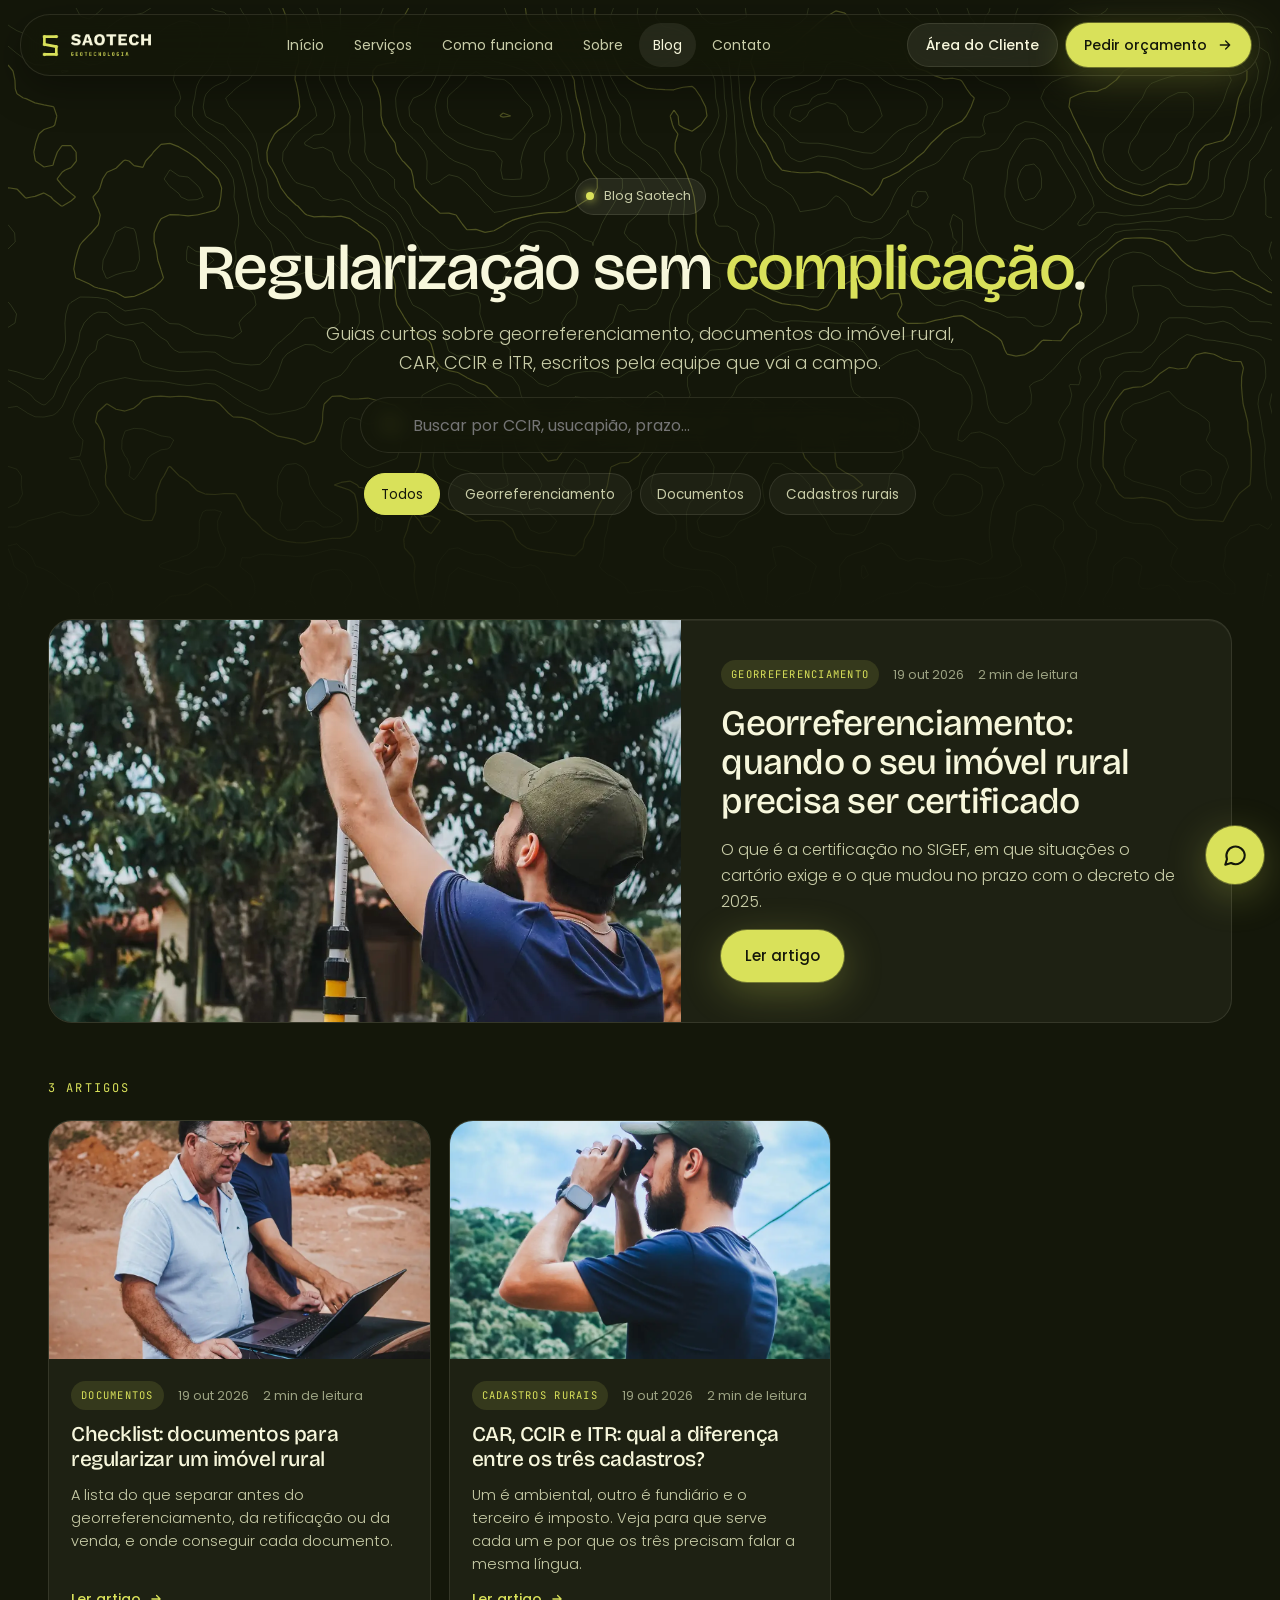
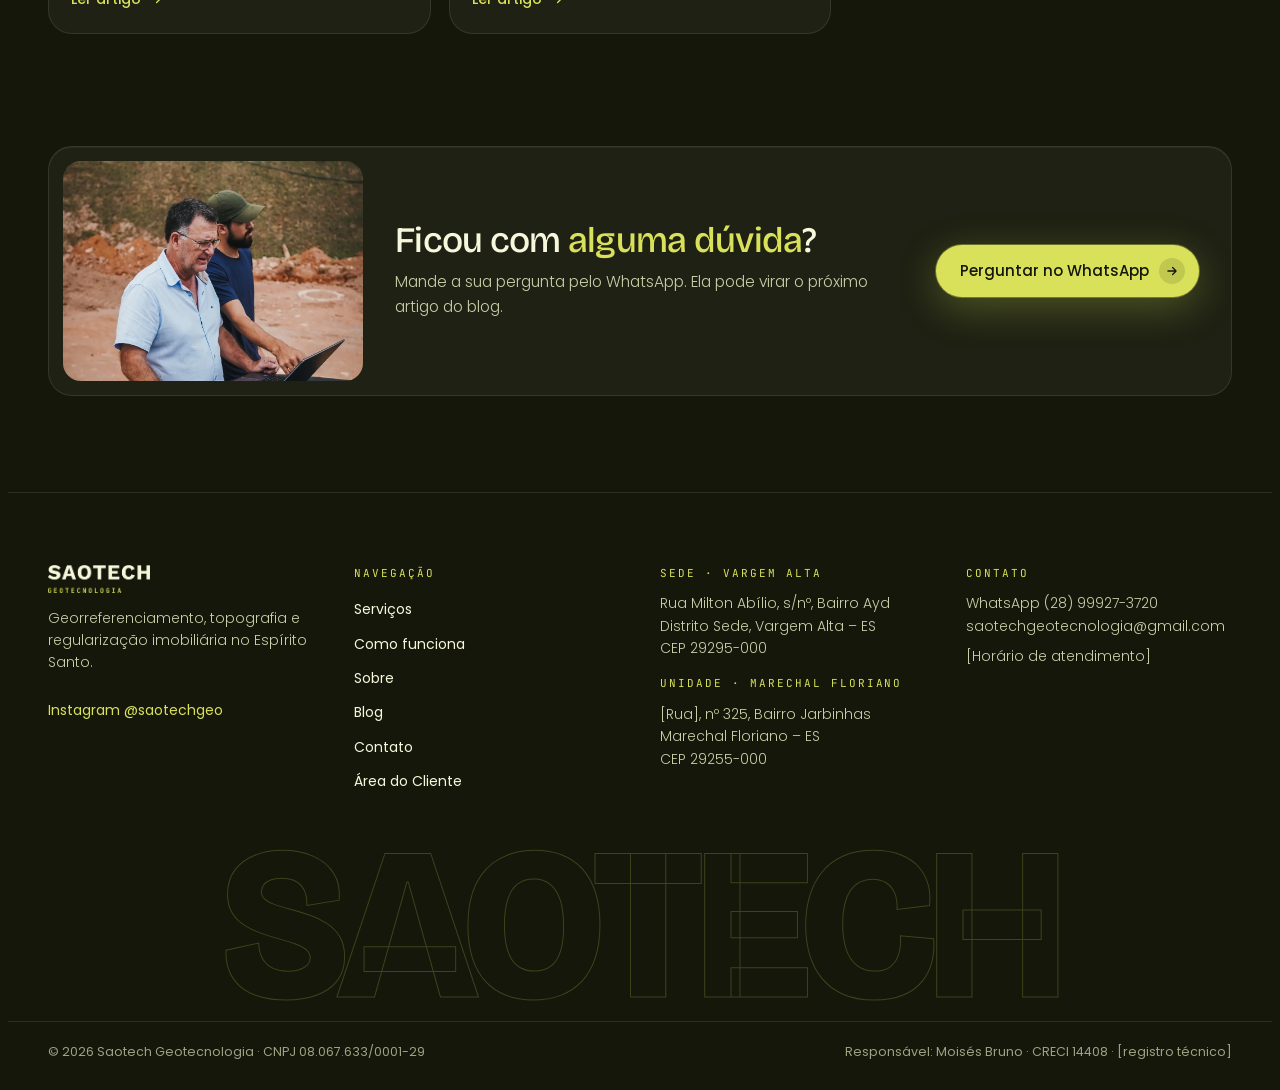
==== blog.html @ 99e9c810 "Site institucional da Saotech: 7 páginas, blog e terreno 3D Co-Authored-By: Claude Opus 5.5 <noreply" ====
<!doctype html>
<html lang="pt-BR">
<head>
<meta charset="utf-8">
<meta name="viewport" content="width=device-width, initial-scale=1, viewport-fit=cover">
<title>Blog · Saotech Geotecnologia</title>
<meta name="description" content="Guias sobre georreferenciamento, CAR, CCIR, ITR e regularização de imóveis no Espírito Santo.">
<meta name="claude:viewport-fit-sides" content="cover">
<meta name="robots" content="noindex">
<meta property="og:title" content="Blog · Saotech Geotecnologia"><meta property="og:description" content="Guias sobre georreferenciamento, CAR, CCIR, ITR e regularização de imóveis no Espírito Santo."><meta property="og:image" content="fotos/gnss-coletora.webp"><meta name="theme-color" content="#14170A">
<link rel="icon" href="favicon.svg" type="image/svg+xml">
<link rel="preconnect" href="https://fonts.googleapis.com"><link rel="stylesheet" href="https://fonts.googleapis.com/css2?family=Bricolage+Grotesque:opsz,wght@12..96,400;12..96,500;12..96,600;12..96,800&family=Poppins:wght@300;400;500;600&family=JetBrains+Mono:wght@400;500&display=swap">
<link rel="stylesheet" href="assets/base.css">
<link rel="stylesheet" href="assets/paginas.css">

</head>
<body>
<header class="topo" id="topo">
  <div class="pilula">
    <a class="logo" href="index.html" id="logo" aria-label="Saotech Geotecnologia, início"><svg class="mark" id="logoMark" viewBox="-12 -12 136 167" aria-hidden="true"><path class="mk-line" pathLength="1" d="M92 11H11V64L92 79V132H11"/><circle cx="92" cy="11" r="11"/><circle cx="11" cy="11" r="11"/><circle cx="11" cy="64" r="11"/><circle cx="92" cy="79" r="11"/><circle cx="92" cy="132" r="11"/><circle cx="11" cy="132" r="11"/></svg><img src="[data-uri]" alt=""></a>
    <button class="menu-btn" id="menuBtn" aria-expanded="false" aria-controls="menu" aria-label="Abrir menu"><svg width="20" height="20" viewBox="0 0 24 24" fill="none" stroke="currentColor" stroke-width="2" stroke-linecap="round" aria-hidden="true"><path d="M4 8h16M4 16h16"/></svg></button>
    <nav class="menu" id="menu" aria-label="Principal"><a href="index.html">Início</a><a href="servicos.html">Serviços</a><a href="como-funciona.html">Como funciona</a><a href="sobre.html">Sobre</a><a href="blog.html" aria-current="page">Blog</a><a href="contato.html">Contato</a></nav>
    <div class="acoes">
      <a class="btn btn-vidro" href="https://gestaosaotech.netlify.app">Área do Cliente</a>
      <a class="btn btn-lima" href="https://wa.me/5528999273720?text=Ol%C3%A1!%20Vim%20pelo%20site%20e%20gostaria%20de%20um%20or%C3%A7amento.">Pedir orçamento <svg width="16" height="16" viewBox="0 0 24 24" fill="none" stroke="currentColor" stroke-width="2" stroke-linecap="round" stroke-linejoin="round" aria-hidden="true"><path d="M5 12h14M13 6l6 6-6 6"/></svg></a>
    </div>
  </div>
</header>
<main>
<section class="hero-pg">
  <canvas class="curvas" data-semente="9.3" aria-hidden="true"></canvas>
  <div class="wrap">
    <span class="selo-topo"><i></i>Blog Saotech</span>
    <h1>Regularização sem <em>complicação</em>.</h1>
    <p class="lead">Guias curtos sobre georreferenciamento, documentos do imóvel rural, CAR, CCIR e ITR, escritos pela equipe que vai a campo.</p>
    <label class="busca" for="blogBusca"><span class="sr">Buscar artigos</span><svg width="20" height="20" viewBox="0 0 24 24" fill="none" stroke="currentColor" stroke-width="2" stroke-linecap="round" aria-hidden="true"><circle cx="11" cy="11" r="7"/><path d="M20 20l-3.5-3.5"/></svg><input id="blogBusca" type="search" placeholder="Buscar por CCIR, usucapião, prazo…" autocomplete="off"></label>
    <div class="cats" id="blogCats" role="group" aria-label="Filtrar por assunto"></div>
  </div>
</section>
<section class="secao" style="padding-top:8px" aria-label="Artigos">
  <div class="wrap">
    <div id="blogDestaque"></div>
    <p class="eyebrow" style="margin-top:56px" id="blogContagem" aria-live="polite"></p>
    <div class="posts" id="blogLista"></div>
  </div>
</section>
<section class="chamada" aria-labelledby="ch-titulo" style="padding-top:0">
  <div class="wrap">
    <div class="cta-card vidro revela">
      <div class="cta-foto"><img src="fotos/escritorio-campo.webp" alt="Conferência dos dados do levantamento no notebook, em campo" loading="lazy" decoding="async"></div>
      <div><h2 id="ch-titulo">Ficou com <em>alguma dúvida</em>?</h2><p>Mande a sua pergunta pelo WhatsApp. Ela pode virar o próximo artigo do blog.</p></div>
      <a class="btn btn-lima" href="https://wa.me/5528999273720?text=Ol%C3%A1!%20Li%20o%20blog%20da%20Saotech%20e%20tenho%20uma%20d%C3%BAvida.">Perguntar no WhatsApp <span class="seta"><svg width="14" height="14" viewBox="0 0 24 24" fill="none" stroke="currentColor" stroke-width="2.2" stroke-linecap="round" stroke-linejoin="round" aria-hidden="true"><path d="M5 12h14M13 6l6 6-6 6"/></svg></span></a>
    </div>
  </div>
</section>
</main>
<footer class="rodape">
  <div class="wrap grade">
    <div style="display:flex;flex-direction:column;gap:14px">
      <img src="[data-uri]" alt="Saotech Geotecnologia" style="height:28px;width:auto;align-self:flex-start">
      <p>Georreferenciamento, topografia e regularização imobiliária no Espírito Santo.</p>
      <a href="https://instagram.com/saotechgeo" style="color:var(--lima);text-decoration:none;min-height:44px;display:inline-flex;align-items:center;font-size:14px">Instagram @saotechgeo</a>
    </div>
    <nav aria-label="Rodapé"><span class="eyebrow">Navegação</span><a href="servicos.html">Serviços</a><a href="como-funciona.html">Como funciona</a><a href="sobre.html">Sobre</a><a href="blog.html">Blog</a><a href="contato.html">Contato</a><a href="https://gestaosaotech.netlify.app">Área do Cliente</a></nav>
    <div><span class="eyebrow">Sede · Vargem Alta</span><p>Rua Milton Abílio, s/nº, Bairro Ayd<br>Distrito Sede, Vargem Alta – ES<br>CEP 29295-000</p><span class="eyebrow" style="margin-top:16px">Unidade · Marechal Floriano</span><p>[Rua], nº 325, Bairro Jarbinhas<br>Marechal Floriano – ES<br>CEP 29255-000</p></div>
    <div><span class="eyebrow">Contato</span><p>WhatsApp (28) 99927-3720</p><p style="overflow-wrap:anywhere">saotechgeotecnologia@gmail.com</p><p style="margin-top:8px">[Horário de atendimento]</p></div>
  </div>
  <div class="marca-gigante" aria-hidden="true">SAOTECH</div>
  <div class="base"><div class="wrap"><span>© 2026 Saotech Geotecnologia · CNPJ 08.067.633/0001-29</span><span>Responsável: Moisés Bruno · CRECI 14408 · [registro técnico]</span></div></div>
</footer>
<a class="zap" href="https://wa.me/5528999273720?text=Ol%C3%A1!%20Vim%20pelo%20site." aria-label="Conversar no WhatsApp"><svg width="26" height="26" viewBox="0 0 24 24" fill="none" stroke="currentColor" stroke-width="1.9" stroke-linecap="round" stroke-linejoin="round" aria-hidden="true"><path d="M21 12a8.5 8.5 0 0 1-12.6 7.4L3 21l1.6-5.2A8.5 8.5 0 1 1 21 12z"/></svg></a>
<script src="assets/posts.js"></script>
<script src="assets/site.js"></script>
</body>
</html>
---- assets/base.css ----
/* Layout: noite topográfica. Terreno 3D com a marca atrás do relevo, menu flutuante, cartões de vidro com mini-gráficos e destaques em limão. */
:root{
  --noite:#14170A; --noite-2:#1A1E0D; --musgo:#2E3319; --musgo-2:#3A4022; --oliva:#5C6B3D; --oliva-2:#7F8F57;
  --lima:#D9E15A; --lima-2:#ECEFB0; --creme:#F7F7DC; --nevoa:#C9CDA8; --nevoa-2:#9DA383;
  --vidro:rgba(247,247,220,.045); --vidro-2:rgba(247,247,220,.08); --borda:rgba(217,225,90,.14); --borda-2:rgba(247,247,220,.10);
  --brilho:0 0 0 1px rgba(217,225,90,.35), 0 10px 40px rgba(217,225,90,.28);
  --f-disp:"Bricolage Grotesque","Poppins","Segoe UI",sans-serif;
  --f-txt:"Poppins","Segoe UI",Helvetica,Arial,sans-serif;
  --f-mono:"JetBrains Mono",ui-monospace,Consolas,monospace;
  --r:24px; --max:1240px;
  --gl:max(16px, env(safe-area-inset-left, 0px)); --gr:max(16px, env(safe-area-inset-right, 0px));
  color-scheme:dark;
}
*{box-sizing:border-box}
html{scroll-behavior:smooth;background:var(--noite)}
body{background:var(--noite);color:var(--creme);font-family:var(--f-txt);font-size:16px;line-height:1.6;overflow-x:clip;font-weight:400}
body::before{content:"";position:fixed;inset:0 0 auto;height:env(safe-area-inset-top,0px);z-index:60;background:var(--noite)}
h1,h2,h3{font-family:var(--f-disp);text-wrap:balance;margin:0;letter-spacing:-.02em;font-weight:500}
p{margin:0}
a{color:inherit}
em{font-style:normal;color:var(--lima)}
:focus-visible{outline:3px solid var(--lima);outline-offset:3px;border-radius:8px}
.wrap{max-width:var(--max);margin:0 auto;padding-left:var(--gl);padding-right:var(--gr)}
@media (min-width:720px){.wrap{padding-left:max(28px, env(safe-area-inset-left,0px));padding-right:max(28px, env(safe-area-inset-right,0px))}}
.eyebrow{font-family:var(--f-mono);font-size:12px;letter-spacing:.18em;text-transform:uppercase;color:var(--lima)}
.selo-topo{display:inline-flex;align-items:center;gap:10px;padding:7px 14px 7px 10px;border-radius:999px;background:var(--vidro-2);border:1px solid var(--borda-2);font-size:13px;color:var(--nevoa)}
.selo-topo i{width:8px;height:8px;border-radius:50%;background:var(--lima);box-shadow:0 0 10px var(--lima)}
.vidro{background:var(--vidro);border:1px solid var(--borda-2);border-radius:var(--r);box-shadow:inset 0 1px 0 rgba(247,247,220,.06)}
.btn{display:inline-flex;align-items:center;gap:10px;min-height:52px;padding:0 24px;border-radius:999px;font-weight:500;font-size:15px;text-decoration:none;transition:transform .2s ease, box-shadow .2s ease;border:0;cursor:pointer;font-family:inherit}
.btn:hover{transform:translateY(-2px)}
.btn-lima{background:var(--lima);color:var(--noite);box-shadow:var(--brilho)}
.btn-lima:hover{box-shadow:0 0 0 1px rgba(217,225,90,.5), 0 14px 50px rgba(217,225,90,.42)}
.btn-vidro{background:var(--vidro-2);color:var(--creme);border:1px solid var(--borda-2)}
.btn .seta{width:26px;height:26px;border-radius:50%;display:inline-flex;align-items:center;justify-content:center;background:rgba(20,23,10,.12);margin-right:-10px}
.btn-vidro .seta{background:var(--lima);color:var(--noite)}
.titulo{font-size:clamp(34px,4.4vw,60px);line-height:1.04}
.centro{text-align:center;margin-inline:auto}
.secao{padding-block:112px}

/* ---------- Logo animado ---------- */
.mark{display:block;overflow:visible}
.mark .mk-line{fill:none;stroke:var(--lima);stroke-width:18;stroke-linecap:round;stroke-linejoin:round;stroke-dasharray:1;stroke-dashoffset:0}
.mark circle{fill:var(--lima);transform-box:fill-box;transform-origin:center}
.mark.draw .mk-line{animation:traço 1.1s cubic-bezier(.6,.05,.3,1) both}
.mark.draw circle{animation:ponto .45s cubic-bezier(.3,1.6,.5,1) both}
.mark.draw circle:nth-of-type(2){animation-delay:.22s}.mark.draw circle:nth-of-type(3){animation-delay:.42s}.mark.draw circle:nth-of-type(4){animation-delay:.62s}.mark.draw circle:nth-of-type(5){animation-delay:.82s}.mark.draw circle:nth-of-type(6){animation-delay:1.02s}
@keyframes traço{from{stroke-dashoffset:1}to{stroke-dashoffset:0}}
@keyframes ponto{from{transform:scale(0)}to{transform:scale(1)}}

/* ---------- Carregamento ---------- */
.loader{position:fixed;inset:0;z-index:100;background:var(--noite);display:flex;flex-direction:column;align-items:center;justify-content:center;gap:28px;transition:opacity .6s ease, visibility .6s}
.loader.fora{opacity:0;visibility:hidden;pointer-events:none}
.loader .mark{width:74px;height:auto;filter:drop-shadow(0 0 18px rgba(217,225,90,.45))}
.ld-status{display:flex;flex-direction:column;align-items:center;gap:12px;font-family:var(--f-mono);font-size:12px;letter-spacing:.16em;text-transform:uppercase;color:var(--nevoa)}
.ld-num{font-family:var(--f-disp);font-weight:600;font-size:44px;letter-spacing:-.02em;color:var(--creme);font-variant-numeric:tabular-nums;line-height:1}
.ld-barra{width:180px;height:3px;border-radius:3px;background:var(--musgo-2);overflow:hidden}
.ld-barra i{display:block;height:100%;width:0;background:var(--lima);box-shadow:0 0 12px var(--lima);transition:width .15s linear}

/* ---------- Menu flutuante ---------- */
.topo{position:fixed;z-index:50;left:0;right:0;top:calc(14px + env(safe-area-inset-top,0px));padding-left:var(--gl);padding-right:var(--gr);pointer-events:none}
.pilula{pointer-events:auto;max-width:var(--max);margin:0 auto;display:flex;align-items:center;gap:12px 20px;flex-wrap:wrap;padding:8px 8px 8px 20px;border-radius:30px;background:rgba(20,23,10,.72);backdrop-filter:blur(16px) saturate(140%);-webkit-backdrop-filter:blur(16px) saturate(140%);border:1px solid var(--borda-2);box-shadow:0 12px 40px rgba(0,0,0,.35)}
.logo{display:flex;align-items:center;gap:10px;text-decoration:none;min-height:44px}
.logo .mark{width:20px;height:25px}
.logo img{height:22px;width:auto;display:block}
.menu{display:flex;gap:2px;flex:1;justify-content:center;flex-wrap:wrap}
.menu a{text-decoration:none;font-size:14px;padding:10px 14px;border-radius:999px;color:var(--nevoa);min-height:44px;display:inline-flex;align-items:center;transition:background-color .2s,color .2s}
.menu a:hover{color:var(--creme);background:var(--vidro-2)}
.menu a[aria-current]{color:var(--creme);background:var(--vidro-2)}
.acoes{display:flex;gap:8px}
.acoes .btn{min-height:44px;padding:0 18px;font-size:14px}
.menu-btn{display:none;margin-left:auto;min-height:44px;min-width:44px;border:1px solid var(--borda-2);border-radius:999px;background:var(--vidro-2);color:var(--creme);align-items:center;justify-content:center;cursor:pointer}
@media (max-width:1020px){
  .pilula{border-radius:26px;padding:8px 8px 8px 16px}
  .menu-btn{display:inline-flex}
  .menu,.acoes{display:none;flex-basis:100%}
  .topo.aberto .menu{display:flex;flex-direction:column;align-items:stretch;padding-top:4px}
  .topo.aberto .acoes{display:flex;flex-wrap:wrap;padding:4px 4px 8px}
}

/* ---------- História com terreno 3D ---------- */
.historia{position:relative;background:var(--noite)}
.palco{position:sticky;top:0;height:100svh;overflow:hidden}
.palco canvas{position:absolute;inset:0;width:100%;height:100%;display:block}
.palco .fallback{position:absolute;inset:0;width:100%;height:100%}
.palco::after{content:"";position:absolute;inset:auto 0 0;height:28%;background:linear-gradient(transparent,var(--noite));pointer-events:none}
.capitulos{position:relative;margin-top:-100svh;z-index:2}
.cap{min-height:100svh;display:flex;align-items:flex-end;padding-block:110px 64px}
.cap .wrap{width:100%}
.cap-abertura{align-items:flex-end;padding-bottom:56px}
.abertura{max-width:860px;margin:0 auto;display:flex;flex-direction:column;align-items:center;text-align:center;gap:20px}
.abertura h1{font-size:clamp(30px,4vw,54px);line-height:1.06;font-weight:500;text-shadow:0 2px 30px rgba(10,12,5,.7)}
.abertura p.lead{font-size:clamp(15.5px,1.4vw,18px);color:var(--nevoa);max-width:600px;font-weight:300}
.ctas{display:flex;flex-wrap:wrap;gap:12px;justify-content:center;margin-top:4px}
.checks{display:flex;flex-wrap:wrap;justify-content:center;gap:8px 22px;font-size:13px;color:var(--nevoa)}
.checks span{display:inline-flex;align-items:center;gap:7px}
.cartao{max-width:440px;background:rgba(20,23,10,.78);backdrop-filter:blur(14px);-webkit-backdrop-filter:blur(14px);border:1px solid var(--borda);border-radius:var(--r);padding:28px;display:flex;flex-direction:column;gap:12px}
.cartao h2{font-size:clamp(26px,2.8vw,36px);line-height:1.06}
.cartao p{color:var(--nevoa);font-size:15.5px;font-weight:300}
.cap-dir .wrap{display:flex;justify-content:flex-end}
.selo{align-self:flex-start;display:inline-flex;align-items:center;gap:8px;margin-top:6px;background:var(--lima);color:var(--noite);border-radius:999px;padding:8px 14px;font-size:13px;font-weight:500;box-shadow:var(--brilho)}
.trilho{position:absolute;right:max(22px, env(safe-area-inset-right,0px));top:50%;transform:translateY(-50%);display:flex;flex-direction:column;gap:14px;z-index:3}
.trilho i{width:8px;height:8px;border-radius:50%;border:1.5px solid var(--nevoa-2);transition:background-color .3s, transform .3s}
.trilho i.on{background:var(--lima);border-color:var(--lima);transform:scale(1.35);box-shadow:0 0 10px var(--lima)}
/* cartões flutuantes sincronizados com a história */
.flut{position:absolute;z-index:3;width:250px;padding:18px;border-radius:20px;background:rgba(20,23,10,.66);backdrop-filter:blur(14px);-webkit-backdrop-filter:blur(14px);border:1px solid var(--borda-2);display:none;flex-direction:column;gap:10px;font-size:13px}
.flut .rot{display:flex;justify-content:space-between;align-items:center;font-family:var(--f-mono);font-size:10.5px;letter-spacing:.14em;text-transform:uppercase;color:var(--nevoa-2)}
.flut .vivo{display:inline-flex;align-items:center;gap:6px;color:var(--lima)}
.flut .vivo i{width:6px;height:6px;border-radius:50%;background:var(--lima);box-shadow:0 0 8px var(--lima);animation:pulsa 1.6s ease-in-out infinite}
@keyframes pulsa{50%{opacity:.3}}
.flut .grande{font-family:var(--f-disp);font-size:34px;font-weight:600;line-height:1;font-variant-numeric:tabular-nums}
.flut .grande small{font-size:16px;color:var(--nevoa-2);font-weight:400}
.flut .barra{height:5px;border-radius:5px;background:var(--musgo-2);overflow:hidden}
.flut .barra i{display:block;height:100%;width:0;background:var(--lima);box-shadow:0 0 10px var(--lima)}
.flut ul{list-style:none;margin:0;padding:0;display:flex;flex-direction:column;gap:9px}
.flut li{display:flex;align-items:center;gap:10px;color:var(--nevoa-2);transition:color .3s}
.flut li b{width:18px;height:18px;border-radius:50%;border:1.5px solid var(--musgo-2);display:inline-flex;align-items:center;justify-content:center;flex:none;transition:all .3s}
.flut li b svg{opacity:0;transition:opacity .3s}
.flut li.ok{color:var(--creme)}
.flut li.ok b{background:var(--lima);border-color:var(--lima)}
.flut li.ok b svg{opacity:1}
.flut-a{left:max(28px, env(safe-area-inset-left,0px));top:50%}
.flut-b{right:max(56px, env(safe-area-inset-right,0px));top:47%}
@media (min-width:1200px){.flut{display:flex}}
@media (max-width:720px){.trilho{display:none}.cap{padding-block:96px 100px}.cap-abertura{padding-bottom:40px}.cartao{padding:22px}.checks{display:none}}

/* ---------- Sistemas ---------- */
.sistemas{padding-block:44px 8px}
.sistemas p{text-align:center;font-family:var(--f-mono);font-size:11px;letter-spacing:.2em;color:var(--nevoa-2);margin-bottom:22px;text-transform:uppercase}
.sistemas ul{list-style:none;margin:0;padding:0;display:flex;flex-wrap:wrap;justify-content:center;gap:14px 44px}
.sistemas li{display:inline-flex;align-items:center;gap:9px;font-family:var(--f-disp);font-size:20px;font-weight:600;color:var(--nevoa-2);letter-spacing:-.01em}
.sistemas li svg{color:var(--oliva-2)}

/* ---------- Horizonte + frase ---------- */
.frase-sec{position:relative;overflow:hidden;padding-block:200px 120px}
.horizonte{position:absolute;left:50%;top:70px;width:170%;aspect-ratio:3/1;transform:translateX(-50%);border-radius:50%;border-top:2px solid rgba(217,225,90,.85);box-shadow:0 -24px 90px -10px rgba(217,225,90,.55), inset 0 40px 80px -30px rgba(217,225,90,.35);pointer-events:none}
.horizonte::before{content:"";position:absolute;left:50%;top:-1px;width:26%;height:3px;transform:translateX(-50%);background:var(--creme);filter:blur(2px);border-radius:3px;opacity:.9}
.frase{position:relative;max-width:1000px;margin:0 auto;font-family:var(--f-disp);font-size:clamp(28px,3.6vw,50px);line-height:1.18;font-weight:500;letter-spacing:-.02em;text-align:center;text-wrap:balance}
.frase .w{transition:opacity .25s ease, color .25s}
.js-frase .w{opacity:.22}
.js-frase .w.on{opacity:1}

/* ---------- Bento ---------- */
.bento{display:grid;grid-template-columns:repeat(3,minmax(0,1fr));gap:18px;margin-top:56px}
.bc{padding:28px;display:flex;flex-direction:column;gap:12px;min-height:420px;overflow:hidden;position:relative}
.bc h3{font-size:27px;line-height:1.1}
.bc p{color:var(--nevoa);font-size:15px;font-weight:300;max-width:340px}
.bc .vis{margin-top:auto}
.bc-lima{background:var(--lima);color:var(--noite);border:0;box-shadow:0 20px 60px rgba(217,225,90,.18)}
.bc-lima p{color:var(--musgo)}
.bc-faixa{grid-column:1/-1;min-height:0;flex-direction:row;flex-wrap:wrap;align-items:center;justify-content:space-between;gap:24px}
.bc-faixa .pins{display:flex;flex-wrap:wrap;gap:12px}
.pin{display:flex;align-items:center;gap:12px;padding:12px 18px 12px 12px;border-radius:999px;background:var(--vidro-2);border:1px solid var(--borda-2)}
.pin span{width:34px;height:34px;border-radius:50%;background:var(--lima);display:inline-flex;align-items:center;justify-content:center;color:var(--noite);box-shadow:0 0 16px rgba(217,225,90,.5)}
.pin strong{display:block;font-size:15px;font-weight:500;line-height:1.2}
.pin small{display:block;font-size:12px;color:var(--nevoa-2)}
@media (max-width:980px){.bento{grid-template-columns:1fr}.bc{min-height:0}.bc .vis{margin-top:12px}}

/* ---------- Em campo ---------- */
.campo-grade{display:grid;grid-template-columns:repeat(12,minmax(0,1fr));gap:28px 24px;align-items:start}
.campo-esq{grid-column:1/6;display:flex;flex-direction:column;gap:56px}
.campo-txt{display:flex;flex-direction:column;gap:18px;padding-top:24px}
.campo-txt p{color:var(--nevoa);font-size:17px;max-width:460px;font-weight:300}
.campo-txt .btn{align-self:flex-start;margin-top:6px}
.foto{margin:0;position:relative}
.moldura{position:relative;overflow:hidden;border-radius:var(--r);aspect-ratio:3/4;max-width:100%;background:var(--musgo-2)}
.moldura img{position:absolute;inset:-8% 0;width:100%;height:116%;max-width:none;object-fit:cover;transform:scale(1.04)}
.chip{position:absolute;left:14px;bottom:14px;z-index:2;display:inline-flex;align-items:center;gap:8px;padding:9px 14px;border-radius:999px;background:rgba(20,23,10,.72);backdrop-filter:blur(10px);-webkit-backdrop-filter:blur(10px);border:1px solid var(--borda-2);font-size:12.5px}
.chip i{width:7px;height:7px;border-radius:50%;background:var(--lima);box-shadow:0 0 8px var(--lima)}
.f1{grid-column:6/10;margin-top:40px}
.f2{grid-column:10/13;margin-top:220px}
.f3{width:88%;align-self:flex-end}
.f3 .moldura{aspect-ratio:4/3}
@media (max-width:900px){.campo-esq{grid-column:1/-1;gap:40px}.f3{width:100%}.f1,.f2{grid-column:span 6;margin-top:0}}
@media (max-width:560px){.f1,.f2{grid-column:1/-1}.moldura{aspect-ratio:4/5}}

/* ---------- Serviços ---------- */
.servicos{position:relative}
.sv-fixo{padding-block:112px 80px;overflow:hidden}
.sv-head{display:flex;flex-wrap:wrap;justify-content:space-between;align-items:flex-end;gap:20px;margin-bottom:40px}
.sv-head h2{max-width:660px;margin-top:12px}
.sv-dica{display:flex;align-items:center;gap:12px;font-size:13.5px;color:var(--nevoa-2)}
.sv-progresso{width:120px;height:3px;background:var(--musgo-2);border-radius:3px;overflow:hidden}
.sv-progresso i{display:block;height:100%;width:0;background:var(--lima)}
.sv-trilha{display:flex;gap:18px;padding-left:var(--gl);padding-right:var(--gr);overflow-x:auto;scroll-snap-type:x mandatory;scrollbar-width:none;padding-bottom:8px}
.sv-trilha::-webkit-scrollbar{display:none}
@media (min-width:720px){.sv-trilha{padding-left:max(28px,calc((100vw - var(--max))/2 + 28px))}}
.sv{flex:none;width:min(84vw,370px);min-height:540px;scroll-snap-align:start;padding:16px 16px 22px;display:flex;flex-direction:column;gap:12px}
.sv-fotobox{position:relative;overflow:hidden;height:190px;border-radius:16px;margin-bottom:6px}
.sv-foto{display:block;width:100%;height:100%;object-fit:cover;transition:transform .8s cubic-bezier(.2,.7,.2,1);filter:saturate(.92)}
.sv:hover .sv-foto{transform:scale(1.06)}
.sv-ico{position:absolute;left:12px;bottom:12px;width:44px;height:44px;border-radius:14px;background:rgba(20,23,10,.75);backdrop-filter:blur(8px);-webkit-backdrop-filter:blur(8px);border:1px solid var(--borda);display:flex;align-items:center;justify-content:center}
.sv h3,.sv p,.sv ul,.sv .sv-link{margin-inline:8px}
.sv h3{font-size:24px;line-height:1.12}
.sv p{color:var(--nevoa);font-size:15px;font-weight:300}
.sv ul{list-style:none;padding:0;display:flex;flex-wrap:wrap;gap:6px;margin-block:0}
.sv li{font-family:var(--f-mono);font-size:11px;letter-spacing:.05em;padding:6px 10px;border-radius:999px;background:var(--vidro-2);border:1px solid var(--borda-2);color:var(--nevoa)}
.sv-link{margin-top:auto;display:flex;align-items:center;justify-content:space-between;gap:12px;min-height:48px;font-size:14px;font-weight:500;text-decoration:none;padding-top:12px;border-top:1px solid var(--borda-2)}
.sv-link span.circ{width:40px;height:40px;border-radius:50%;border:1px solid var(--borda);display:inline-flex;align-items:center;justify-content:center;transition:background-color .2s,color .2s}
.sv-link:hover span.circ{background:var(--lima);color:var(--noite)}
.sv-fim{flex:none;width:min(84vw,370px);min-height:540px;scroll-snap-align:start;background:var(--lima);color:var(--noite);border-radius:var(--r);padding:30px;display:flex;flex-direction:column;justify-content:flex-end;gap:16px;box-shadow:0 20px 60px rgba(217,225,90,.18)}
.sv-fim h3{font-size:32px;font-weight:600;line-height:1.05}
.sv-fim p{color:var(--musgo)}
.sv-fim .btn{background:var(--noite);color:var(--lima);align-self:flex-start;box-shadow:none}
.servicos.pinado .sv-fixo{position:sticky;top:0;min-height:100svh;display:flex;flex-direction:column;justify-content:center;padding-block:100px 48px}
.servicos.pinado .sv-trilha{overflow:visible;scroll-snap-type:none;will-change:transform}

/* ---------- Portal (como funciona) ---------- */
.portal .wrap{display:flex;flex-wrap:wrap;gap:56px;align-items:center}
.portal-txt{flex:1 1 360px;min-width:0;display:flex;flex-direction:column;gap:18px}
.portal-txt p{color:var(--nevoa);font-size:16.5px;font-weight:300;max-width:480px}
.passos{list-style:none;margin:6px 0 0;padding:0;display:flex;flex-direction:column;gap:2px;counter-reset:p}
.passos li{counter-increment:p;display:grid;grid-template-columns:44px 1fr;gap:4px 12px;padding:12px 0;border-bottom:1px solid var(--borda-2)}
.passos li::before{content:"0" counter(p);grid-row:1/3;font-family:var(--f-mono);font-size:13px;color:var(--lima);padding-top:3px}
.passos strong{font-weight:500;font-size:16px}
.passos span{color:var(--nevoa-2);font-size:14px}
.painel{flex:1.4 1 560px;min-width:0;padding:14px;display:grid;grid-template-columns:52px minmax(0,1fr);gap:14px;position:relative}
.painel-lado{display:flex;flex-direction:column;align-items:center;gap:10px;padding:8px 0;border-radius:16px;background:rgba(20,23,10,.5)}
.painel-lado span{width:36px;height:36px;border-radius:12px;display:flex;align-items:center;justify-content:center;color:var(--nevoa-2)}
.painel-lado span.ativo{background:var(--lima);color:var(--noite)}
.painel-corpo{display:grid;grid-template-columns:repeat(3,minmax(0,1fr));gap:12px}
.painel-topo{grid-column:1/-1;display:flex;justify-content:space-between;align-items:center;gap:12px;padding:4px 4px 2px;flex-wrap:wrap}
.painel-topo strong{font-family:var(--f-disp);font-size:18px;font-weight:500}
.tag-ex{font-family:var(--f-mono);font-size:10px;letter-spacing:.14em;text-transform:uppercase;color:var(--nevoa-2);border:1px solid var(--borda-2);border-radius:999px;padding:5px 10px}
.pc{background:rgba(20,23,10,.55);border:1px solid var(--borda-2);border-radius:16px;padding:14px;display:flex;flex-direction:column;gap:6px;min-width:0}
.pc .rot{font-family:var(--f-mono);font-size:10px;letter-spacing:.12em;text-transform:uppercase;color:var(--nevoa-2)}
.pc .val{font-family:var(--f-disp);font-size:20px;font-weight:500;line-height:1.15}
.pc small{font-size:12px;color:var(--nevoa-2)}
.pc-mapa{grid-column:1/3;grid-row:span 2;padding:0;overflow:hidden;position:relative;min-height:240px}
.pc-mapa svg{position:absolute;inset:0;width:100%;height:100%}
.pc-mapa .rot{position:absolute;left:14px;top:12px}
.pc-anel{align-items:center;text-align:center}
.pc-lista li{display:flex;gap:8px;align-items:flex-start;font-size:12.5px;line-height:1.35;color:var(--nevoa)}
.pc-lista ul{list-style:none;margin:4px 0 0;padding:0;display:flex;flex-direction:column;gap:9px}
.pc-lista i{width:7px;height:7px;border-radius:50%;background:var(--lima);flex:none;margin-top:5px}
.pc-docs{grid-column:1/-1;flex-direction:row;flex-wrap:wrap;align-items:center;gap:8px 10px}
.doc{display:inline-flex;align-items:center;gap:8px;font-size:12.5px;padding:8px 12px;border-radius:12px;background:var(--vidro-2);border:1px solid var(--borda-2)}
@media (max-width:640px){.painel{grid-template-columns:1fr}.painel-lado{display:none}.painel-corpo{grid-template-columns:repeat(2,minmax(0,1fr))}.pc-mapa{grid-column:1/-1;grid-row:auto}}

/* ---------- RA ---------- */
.ra .wrap{display:flex;flex-wrap:wrap;gap:56px;align-items:center}
.ra-txt{flex:1 1 360px;min-width:0;display:flex;flex-direction:column;gap:18px}
.ra-txt p{color:var(--nevoa);font-size:16.5px;font-weight:300;max-width:500px}
.ra-passos{list-style:none;margin:6px 0 0;padding:0;display:flex;flex-direction:column;gap:10px}
.ra-passos li{display:flex;gap:12px;align-items:center;font-size:15px;color:var(--nevoa)}
.ra-cena{flex:1.2 1 520px;min-width:0;position:relative;aspect-ratio:4/3;max-width:100%;overflow:hidden}
.ra-cena::before{content:"";position:absolute;left:50%;bottom:-30%;width:90%;aspect-ratio:1;transform:translateX(-50%);border-radius:50%;border:1px solid var(--borda);box-shadow:0 0 0 60px rgba(217,225,90,.025),0 0 0 120px rgba(217,225,90,.02);pointer-events:none}
.ra-cena model-viewer{position:relative;width:100%;height:100%;--poster-color:transparent;background:transparent}
.ra-estado{position:absolute;inset:0;display:flex;flex-direction:column;align-items:center;justify-content:center;gap:10px;text-align:center;padding:24px;color:var(--nevoa);font-size:14.5px;pointer-events:none}
.ra-estado .mark{width:34px;height:auto}
.ra-btn{position:absolute;left:50%;bottom:18px;transform:translateX(-50%);min-height:48px;padding:0 22px;border:0;border-radius:999px;background:var(--lima);color:var(--noite);font:500 15px var(--f-txt);display:inline-flex;align-items:center;gap:10px;cursor:pointer;box-shadow:var(--brilho)}
.ra-legenda{position:absolute;left:18px;top:16px;z-index:2}

/* ---------- Caso / depoimentos ---------- */
.caso .wrap{display:flex;flex-wrap:wrap;gap:48px;align-items:center}
.caso-txt{flex:1 1 360px;min-width:0;display:flex;flex-direction:column;gap:18px}
.caso-txt p{color:var(--nevoa);font-size:16.5px;font-weight:300}
.caso ul{flex:1.2 1 480px;min-width:0;list-style:none;margin:0;padding:0;display:grid;grid-template-columns:repeat(auto-fit,minmax(min(100%,220px),1fr));gap:12px}
.caso li{display:flex;gap:12px;align-items:center;padding:18px;font-size:15px;line-height:1.4}
.caso li span{width:30px;height:30px;border-radius:50%;background:rgba(217,225,90,.12);display:inline-flex;align-items:center;justify-content:center;flex:none;color:var(--lima)}
.depo .grade{display:grid;grid-template-columns:repeat(auto-fit,minmax(min(100%,300px),1fr));gap:18px;margin-top:44px}
.depo figure{margin:0;padding:28px;display:flex;flex-direction:column;gap:16px;border-style:dashed}
.depo blockquote{margin:0;font-size:17px;font-weight:300}
.depo figcaption{font-size:13.5px;color:var(--nevoa-2)}

/* ---------- Banda fotográfica ---------- */
.banda{position:relative;overflow:hidden;min-height:clamp(420px,64vh,660px);display:flex;align-items:flex-end;margin-inline:max(16px,env(safe-area-inset-left,0px));border-radius:32px;max-width:1400px}
@media (min-width:1432px){.banda{margin-inline:auto}}
.banda img{position:absolute;inset:-12% 0;width:100%;height:124%;max-width:none;object-fit:cover;object-position:60% 40%;transform:scale(1.08)}
.banda .wrap{position:relative;width:100%;padding-block:32px}
.banda-txt{max-width:540px;background:rgba(20,23,10,.72);backdrop-filter:blur(14px);-webkit-backdrop-filter:blur(14px);border:1px solid var(--borda-2);border-radius:var(--r);padding:26px 28px;display:flex;flex-direction:column;gap:10px}
.banda-txt strong{font-family:var(--f-disp);font-size:clamp(24px,2.6vw,34px);line-height:1.08;font-weight:500}
.banda-txt span{color:var(--nevoa);font-size:15px;font-weight:300}

/* ---------- Chamada final ---------- */
.chamada{padding-block:112px 96px}
.cta-card{display:grid;grid-template-columns:minmax(0,300px) minmax(0,1fr) auto;align-items:center;gap:32px;padding:14px 32px 14px 14px;overflow:hidden}
.cta-foto{height:220px;border-radius:18px;overflow:hidden}
.cta-foto img{width:100%;height:100%;object-fit:cover;object-position:50% 30%;display:block}
.cta-card h2{font-size:clamp(26px,2.8vw,38px);line-height:1.08}
.cta-card p{color:var(--nevoa);margin-top:10px;font-size:15.5px;font-weight:300;max-width:520px}
.equipe{display:flex;align-items:center;gap:12px;margin-top:18px}
.avs{display:flex}
.avs img{width:42px;height:42px;border-radius:50%;border:2px solid var(--noite-2);object-fit:cover;margin-left:-10px}
.avs img:first-child{margin-left:0}
.equipe small{font-size:13px;color:var(--nevoa-2);line-height:1.35}
@media (max-width:900px){.cta-card{grid-template-columns:1fr;padding:14px 14px 26px}.cta-card>div,.cta-card>a{margin-inline:12px}.cta-foto{height:200px}}

/* ---------- Rodapé ---------- */
.rodape{border-top:1px solid var(--borda-2);position:relative;overflow:hidden}
.rodape .grade{display:grid;grid-template-columns:repeat(auto-fit,minmax(min(100%,220px),1fr));gap:40px;padding-block:72px 40px}
.rodape .eyebrow{font-size:11px;margin-bottom:10px;display:block}
.rodape p{font-size:14px;color:var(--nevoa);font-weight:300}
.rodape nav{display:flex;flex-direction:column}
.rodape nav a{text-decoration:none;padding:6px 0;color:var(--creme);font-size:14px}
.marca-gigante{font-family:var(--f-disp);font-weight:800;font-size:clamp(64px,17vw,250px);line-height:.8;letter-spacing:-.04em;text-align:center;color:transparent;-webkit-text-stroke:1px rgba(217,225,90,.22);user-select:none;padding-bottom:8px}
.rodape .base{border-top:1px solid var(--borda-2)}
.rodape .base .wrap{display:flex;flex-wrap:wrap;justify-content:space-between;gap:8px 24px;padding-block:20px;font-size:12.5px;color:var(--nevoa-2)}
.zap{position:fixed;z-index:40;right:calc(16px + env(safe-area-inset-right,0px));bottom:calc(16px + env(safe-area-inset-bottom,0px));width:58px;height:58px;border-radius:50%;background:var(--lima);color:var(--noite);display:flex;align-items:center;justify-content:center;box-shadow:var(--brilho);transition:transform .2s}
.zap:hover{transform:scale(1.06)}

/* ---------- Revelações na rolagem (partem de um estado visível) ---------- */
@media (prefers-reduced-motion:no-preference){
  @supports (animation-timeline: view()){
    .revela{animation:sobe linear both;animation-timeline:view();animation-range:entry 0% entry 55%}
    @keyframes sobe{from{opacity:.25;transform:translateY(36px)}to{opacity:1;transform:none}}
    .moldura{animation:abre linear both;animation-timeline:view();animation-range:entry 0% cover 40%}
    @keyframes abre{from{clip-path:inset(22% 8% 0 8% round 24px)}to{clip-path:inset(0 0 0 0 round 24px)}}
    .horizonte{animation:nasce linear both;animation-timeline:view();animation-range:entry 0% cover 45%}
    @keyframes nasce{from{transform:translateX(-50%) translateY(120px) scale(.8);opacity:.3}to{transform:translateX(-50%);opacity:1}}
  }
}
@media (prefers-reduced-motion:reduce){
  *,*::before,*::after{animation-duration:.01ms!important;animation-iteration-count:1!important;transition-duration:.01ms!important;scroll-behavior:auto!important}
}
---- assets/paginas.css ----
/* ===== Páginas internas: topo com curvas de nível reais do terreno ===== */
.hero-pg{position:relative;overflow:hidden;padding-block:170px 96px;isolation:isolate}
.hero-pg canvas.curvas{position:absolute;inset:0;width:100%;height:100%;z-index:-1;opacity:.9}
.hero-pg::after{content:"";position:absolute;inset:auto 0 0;height:45%;background:linear-gradient(transparent,var(--noite));z-index:-1;pointer-events:none}
.hero-pg .wrap{display:flex;flex-direction:column;align-items:center;text-align:center;gap:20px}
.hero-pg h1{font-size:clamp(36px,5vw,68px);line-height:1.02;max-width:940px}
.hero-pg .lead{font-size:clamp(16px,1.4vw,18.5px);color:var(--nevoa);max-width:640px;font-weight:300}
.hero-pg.esq .wrap{align-items:flex-start;text-align:left}
.migalha{font-family:var(--f-mono);font-size:11.5px;letter-spacing:.14em;text-transform:uppercase;color:var(--nevoa-2)}
.migalha a{text-decoration:none;color:var(--nevoa)}
.migalha a:hover{color:var(--lima)}

/* ===== Âncoras fixas (Serviços) ===== */
.ancoras{position:sticky;top:calc(84px + env(safe-area-inset-top,0px));z-index:20;display:flex;justify-content:center;padding-block:10px;pointer-events:none}
.ancoras nav{pointer-events:auto;display:flex;gap:4px;padding:6px;border-radius:999px;background:rgba(20,23,10,.72);backdrop-filter:blur(14px);-webkit-backdrop-filter:blur(14px);border:1px solid var(--borda-2);overflow-x:auto;max-width:calc(100vw - 32px);scrollbar-width:none}
.ancoras nav::-webkit-scrollbar{display:none}
.ancoras a{flex:none;text-decoration:none;font-size:13.5px;padding:10px 16px;border-radius:999px;color:var(--nevoa);min-height:40px;display:inline-flex;align-items:center;transition:background-color .2s,color .2s}
.ancoras a:hover{color:var(--creme)}
.ancoras a.on{background:var(--lima);color:var(--noite)}
@media (max-width:1020px){.ancoras{top:calc(80px + env(safe-area-inset-top,0px));justify-content:flex-start;padding-left:var(--gl)}}

/* ===== Blocos de serviço ===== */
.sv-bloco{scroll-margin-top:150px;padding-block:72px}
.sv-bloco .wrap{display:grid;grid-template-columns:repeat(12,minmax(0,1fr));gap:32px;align-items:center}
.sv-bloco .foto{grid-column:1/6}
.sv-bloco .txt{grid-column:7/13;display:flex;flex-direction:column;gap:16px}
.sv-bloco.inv .foto{grid-column:8/13;grid-row:1}
.sv-bloco.inv .txt{grid-column:1/7;grid-row:1}
.sv-bloco .num{font-family:var(--f-mono);font-size:13px;color:var(--lima)}
.sv-bloco h2{font-size:clamp(30px,3.4vw,46px);line-height:1.06}
.sv-bloco .lead{color:var(--nevoa);font-size:16.5px;font-weight:300}
.mini{display:grid;grid-template-columns:repeat(3,minmax(0,1fr));gap:12px;margin-top:6px}
.mini>div{padding:18px;display:flex;flex-direction:column;gap:10px}
.mini .rot{font-family:var(--f-mono);font-size:10.5px;letter-spacing:.14em;text-transform:uppercase;color:var(--lima)}
.mini ul{margin:0;padding-left:16px;display:flex;flex-direction:column;gap:6px;font-size:14px;color:var(--nevoa);line-height:1.45}
.mini .docs{background:var(--lima);border:0;color:var(--noite)}
.mini .docs .rot{color:var(--musgo)}
.mini .docs ul{color:var(--musgo)}
.sv-bloco .btn{align-self:flex-start}
@media (max-width:900px){.sv-bloco .foto,.sv-bloco .txt,.sv-bloco.inv .foto,.sv-bloco.inv .txt{grid-column:1/-1;grid-row:auto}.sv-bloco .moldura{aspect-ratio:4/3}.mini{grid-template-columns:1fr}}

/* ===== Linha do tempo (Como funciona) ===== */
.tempo{position:relative;max-width:980px;margin:0 auto;display:flex;flex-direction:column;gap:22px;padding-left:64px}
.tempo::before{content:"";position:absolute;left:22px;top:12px;bottom:12px;width:2px;background:var(--musgo-2);border-radius:2px}
.tempo .enche{position:absolute;left:22px;top:12px;width:2px;height:calc((100% - 24px) * var(--prog,0));background:var(--lima);box-shadow:0 0 14px var(--lima);border-radius:2px}
.etapa{position:relative;padding:28px;display:flex;flex-direction:column;gap:12px}
.etapa .bola{position:absolute;left:-58px;top:26px;width:34px;height:34px;border-radius:50%;background:var(--noite);border:2px solid var(--musgo-2);display:flex;align-items:center;justify-content:center;font-family:var(--f-mono);font-size:12px;color:var(--nevoa-2);transition:all .35s}
.etapa.on .bola{background:var(--lima);border-color:var(--lima);color:var(--noite);box-shadow:0 0 18px rgba(217,225,90,.55)}
.etapa h2{font-size:clamp(24px,2.4vw,32px);line-height:1.1}
.etapa p{color:var(--nevoa);font-weight:300}
.papeis{display:flex;flex-wrap:wrap;gap:8px}
.papeis span{font-size:13px;padding:8px 14px;border-radius:999px;background:var(--vidro-2);border:1px solid var(--borda-2)}
.papeis b{color:var(--lima);font-weight:500}
@media (max-width:560px){.tempo{padding-left:48px}.tempo::before,.tempo .enche{left:14px}.etapa .bola{left:-50px;width:30px;height:30px}.etapa{padding:22px}}

/* ===== Perguntas frequentes ===== */
.faq{max-width:900px;margin:44px auto 0;display:flex;flex-direction:column;gap:10px}
.faq details{padding:0 24px;border-radius:20px}
.faq summary{cursor:pointer;list-style:none;display:flex;justify-content:space-between;align-items:center;gap:16px;min-height:66px;font-size:17px;font-weight:500}
.faq summary::-webkit-details-marker{display:none}
.faq summary .mais{flex:none;width:34px;height:34px;border-radius:50%;border:1px solid var(--borda);display:inline-flex;align-items:center;justify-content:center;transition:transform .25s, background-color .25s}
.faq details[open] summary .mais{transform:rotate(45deg);background:var(--lima);color:var(--noite)}
.faq details p{padding-bottom:22px;color:var(--nevoa);font-weight:300;max-width:720px}

/* ===== Sobre ===== */
.sobre-hero .moldura{aspect-ratio:16/8;margin-top:24px;width:100%}
.historia-txt{display:grid;grid-template-columns:repeat(12,minmax(0,1fr));gap:32px}
.historia-txt h2{grid-column:1/6}
.historia-txt .corpo{grid-column:7/13;display:flex;flex-direction:column;gap:16px;color:var(--nevoa);font-size:17px;font-weight:300}
@media (max-width:900px){.historia-txt h2,.historia-txt .corpo{grid-column:1/-1}}
.equipe-grade{display:grid;grid-template-columns:repeat(auto-fit,minmax(min(100%,250px),1fr));gap:18px;margin-top:44px}
.membro{padding:16px 16px 24px;display:flex;flex-direction:column;gap:12px}
.membro .ft{aspect-ratio:4/5;border-radius:16px;background:var(--noite-2);border:1px dashed var(--borda);display:flex;align-items:center;justify-content:center;flex-direction:column;gap:10px;color:var(--nevoa-2);font-size:13px;overflow:hidden}
.membro .ini{width:72px;height:72px;border-radius:50%;background:var(--vidro-2);border:1px solid var(--borda);display:flex;align-items:center;justify-content:center;font-family:var(--f-disp);font-size:26px;color:var(--lima)}
.membro h3{font-size:22px;margin-inline:8px}
.membro .cargo{font-family:var(--f-mono);font-size:11px;letter-spacing:.12em;text-transform:uppercase;color:var(--lima);margin-inline:8px}
.membro p{color:var(--nevoa);font-size:14.5px;font-weight:300;margin-inline:8px}
.galeria{display:flex;gap:16px;overflow-x:auto;scroll-snap-type:x mandatory;padding-left:var(--gl);padding-right:var(--gr);padding-bottom:8px;scrollbar-width:none;margin-top:40px}
.galeria::-webkit-scrollbar{display:none}
@media (min-width:720px){.galeria{padding-left:max(28px,calc((100vw - var(--max))/2 + 28px))}}
.galeria figure{flex:none;width:min(72vw,340px);margin:0;scroll-snap-align:start;position:relative}
.galeria img{width:100%;aspect-ratio:3/4;object-fit:cover;border-radius:var(--r);display:block}
.galeria figure.larga{width:min(86vw,560px)}
.galeria figure.larga img{aspect-ratio:3/2}
.equip-chips{display:flex;flex-wrap:wrap;gap:10px;margin-top:28px}
.equip-chips span{font-size:14px;padding:10px 16px;border-radius:999px;background:var(--vidro-2);border:1px solid var(--borda-2)}
.equip-chips span.vazio{border-style:dashed;color:var(--nevoa-2);background:transparent}
.unidades{display:grid;grid-template-columns:repeat(auto-fit,minmax(min(100%,320px),1fr));gap:18px;margin-top:40px}
.unidade{padding:28px;display:flex;flex-direction:column;gap:12px}
.unidade h3{font-size:28px}
.unidade p{color:var(--nevoa);font-weight:300}
.unidade a{align-self:flex-start;display:inline-flex;align-items:center;gap:8px;min-height:44px;color:var(--lima);text-decoration:none;font-weight:500;font-size:14.5px}

/* ===== Contato ===== */
.contato-grade{display:flex;flex-wrap:wrap;gap:24px;align-items:flex-start}
.form-orc{flex:999 1 560px;min-width:0;padding:32px;display:flex;flex-direction:column;gap:18px}
.form-orc h2{font-size:30px}
.campos{display:grid;grid-template-columns:repeat(auto-fit,minmax(min(100%,230px),1fr));gap:14px}
.campo{display:flex;flex-direction:column;gap:8px}
.campo label{font-size:13.5px;font-weight:500;color:var(--nevoa)}
.campo input,.campo select,.campo textarea{font:inherit;font-size:16px;color:var(--creme);background:rgba(20,23,10,.6);border:1px solid var(--borda-2);border-radius:14px;min-height:52px;padding:0 16px;width:100%}
.campo textarea{padding:14px 16px;min-height:120px;resize:vertical;line-height:1.5}
.campo select{appearance:none;background-image:url("data:image/svg+xml,%3Csvg xmlns='http://www.w3.org/2000/svg' width='14' height='14' viewBox='0 0 24 24' fill='none' stroke='%23D9E15A' stroke-width='2.4' stroke-linecap='round'%3E%3Cpath d='M6 9l6 6 6-6'/%3E%3C/svg%3E");background-repeat:no-repeat;background-position:right 16px center}
.campo input::placeholder,.campo textarea::placeholder{color:#6F7558}
.campo input:focus,.campo select:focus,.campo textarea:focus{outline:2px solid var(--lima);outline-offset:1px;border-color:transparent}
.form-acoes{display:flex;flex-wrap:wrap;align-items:center;gap:14px}
.form-nota{font-size:12.5px;color:var(--nevoa-2)}
.form-ok{display:flex;gap:12px;align-items:flex-start;padding:16px 18px;border-radius:16px;background:rgba(217,225,90,.1);border:1px solid var(--borda);font-size:14.5px}
.canais{flex:1 1 340px;min-width:0;display:flex;flex-direction:column;gap:12px}
.canal{display:flex;gap:16px;align-items:center;padding:20px;text-decoration:none}
.canal .ic{flex:none;width:48px;height:48px;border-radius:14px;background:rgba(217,225,90,.12);display:flex;align-items:center;justify-content:center;color:var(--lima)}
.canal.dest{background:var(--lima);color:var(--noite);border:0}
.canal.dest .ic{background:var(--noite);color:var(--lima)}
.canal .rot{display:block;font-family:var(--f-mono);font-size:10.5px;letter-spacing:.14em;text-transform:uppercase;opacity:.8}
.canal strong{display:block;font-size:17px;font-weight:500;overflow-wrap:break-word}
.copiar{margin-left:auto;flex:none;min-height:40px;padding:0 14px;border-radius:999px;border:1px solid var(--borda);background:transparent;color:inherit;font:500 13px var(--f-txt);cursor:pointer}
.canal.dest .copiar{border-color:rgba(20,23,10,.35)}

/* ===== Blog ===== */
.busca{position:relative;width:min(560px,100%)}
.busca input{width:100%;min-height:56px;border-radius:999px;padding:0 22px 0 52px;font:inherit;font-size:16px;color:var(--creme);background:rgba(20,23,10,.66);border:1px solid var(--borda-2);backdrop-filter:blur(10px)}
.busca input:focus{outline:2px solid var(--lima);outline-offset:2px}
.busca svg{position:absolute;left:20px;top:50%;transform:translateY(-50%);color:var(--lima)}
.cats{display:flex;flex-wrap:wrap;justify-content:center;gap:8px}
.cats button{font:inherit;font-size:13.5px;min-height:42px;padding:0 16px;border-radius:999px;border:1px solid var(--borda-2);background:var(--vidro);color:var(--nevoa);cursor:pointer;transition:all .2s}
.cats button:hover{color:var(--creme)}
.cats button[aria-pressed="true"]{background:var(--lima);color:var(--noite);border-color:var(--lima)}
.destaque{display:grid;grid-template-columns:minmax(0,1.15fr) minmax(0,1fr);gap:0;overflow:hidden;text-decoration:none;color:inherit;transition:transform .3s}
.destaque:hover{transform:translateY(-3px)}
.destaque .img{position:relative;min-height:380px}
.destaque .img img{position:absolute;inset:0;width:100%;height:100%;object-fit:cover}
.destaque .corpo{padding:40px;display:flex;flex-direction:column;justify-content:center;gap:16px}
.destaque h2{font-size:clamp(26px,2.8vw,38px);line-height:1.08}
.destaque p{color:var(--nevoa);font-weight:300}
@media (max-width:860px){.destaque{grid-template-columns:1fr}.destaque .img{min-height:240px}.destaque .corpo{padding:26px}}
.meta{display:flex;flex-wrap:wrap;align-items:center;gap:8px 14px;font-size:12.5px;color:var(--nevoa-2)}
.meta .cat{font-family:var(--f-mono);font-size:10.5px;letter-spacing:.12em;text-transform:uppercase;padding:6px 10px;border-radius:999px;background:rgba(217,225,90,.12);color:var(--lima)}
.posts{display:grid;grid-template-columns:repeat(auto-fill,minmax(min(100%,320px),1fr));gap:18px;margin-top:22px}
.post-card{display:flex;flex-direction:column;overflow:hidden;text-decoration:none;color:inherit;transition:transform .3s, border-color .3s}
.post-card:hover{transform:translateY(-4px);border-color:var(--borda)}
.post-card .img{aspect-ratio:16/10;overflow:hidden}
.post-card img{width:100%;height:100%;object-fit:cover;display:block;transition:transform .8s}
.post-card:hover img{transform:scale(1.05)}
.post-card .corpo{padding:22px;display:flex;flex-direction:column;gap:12px;flex:1}
.post-card h3{font-size:21px;line-height:1.18}
.post-card p{color:var(--nevoa);font-size:14.5px;font-weight:300}
.post-card .ler{margin-top:auto;display:inline-flex;align-items:center;gap:8px;font-size:14px;font-weight:500;color:var(--lima)}
.vazio-blog{padding:40px;text-align:center;color:var(--nevoa)}
/* artigo */
.artigo-topo{padding-block:150px 40px}
.artigo-topo .wrap{max-width:900px;display:flex;flex-direction:column;gap:18px}
.artigo-topo h1{font-size:clamp(32px,4.4vw,56px);line-height:1.05}
.artigo-topo .resumo{font-size:18.5px;color:var(--nevoa);font-weight:300}
.capa{max-width:1100px;margin:0 auto;padding-left:var(--gl);padding-right:var(--gr)}
.capa img{width:100%;aspect-ratio:21/9;object-fit:cover;border-radius:28px;display:block}
.artigo-grade{max-width:1100px;margin:0 auto;padding:56px var(--gr) 40px var(--gl);display:grid;grid-template-columns:minmax(0,1fr) 260px;gap:56px;align-items:start}
@media (max-width:980px){.artigo-grade{grid-template-columns:1fr}.indice{display:none}}
.artigo{font-size:17.5px;line-height:1.75;color:#E4E6C9;font-weight:300;max-width:68ch}
.artigo h2{font-size:30px;line-height:1.15;margin:48px 0 14px;color:var(--creme);scroll-margin-top:110px}
.artigo h3{font-size:22px;margin:32px 0 10px;color:var(--creme)}
.artigo p{margin:0 0 18px}
.artigo ul,.artigo ol{margin:0 0 20px;padding-left:22px;display:flex;flex-direction:column;gap:8px}
.artigo li::marker{color:var(--lima)}
.artigo strong{color:var(--creme);font-weight:500}
.artigo a{color:var(--lima)}
.artigo blockquote{margin:28px 0;padding:22px 24px;border-radius:18px;background:rgba(217,225,90,.08);border:1px solid var(--borda);color:var(--creme);font-weight:400}
.artigo table{width:100%;border-collapse:collapse;font-size:15px;margin:0 0 24px}
.artigo th,.artigo td{text-align:left;padding:12px 14px;border-bottom:1px solid var(--borda-2);vertical-align:top}
.artigo th{font-family:var(--f-mono);font-size:11px;letter-spacing:.12em;text-transform:uppercase;color:var(--lima);font-weight:500}
.tabela{overflow-x:auto;margin-bottom:8px}
.fontes{font-size:14px;color:var(--nevoa-2);border-top:1px solid var(--borda-2);padding-top:18px;margin-top:36px}
.fontes a{color:var(--nevoa)}
.indice{position:sticky;top:110px;padding:22px;display:flex;flex-direction:column;gap:6px}
.indice a{text-decoration:none;font-size:14px;color:var(--nevoa);padding:6px 0 6px 12px;border-left:2px solid var(--borda-2);transition:all .2s}
.indice a.on{color:var(--creme);border-color:var(--lima)}
.partilha{display:flex;flex-wrap:wrap;gap:8px;margin-top:10px}
.partilha a,.partilha button{display:inline-flex;align-items:center;gap:8px;min-height:40px;padding:0 14px;border-radius:999px;border:1px solid var(--borda-2);background:var(--vidro);color:var(--creme);text-decoration:none;font:500 13px var(--f-txt);cursor:pointer}
.caixa-cta{margin-top:40px;padding:28px;display:flex;flex-wrap:wrap;gap:18px;align-items:center;justify-content:space-between;background:var(--lima);color:var(--noite);border:0}
.caixa-cta strong{font-family:var(--f-disp);font-size:24px;font-weight:600;line-height:1.15;max-width:420px}
.caixa-cta .btn{background:var(--noite);color:var(--lima);box-shadow:none}
.progresso-leitura{position:fixed;left:0;top:0;height:3px;width:100%;transform-origin:left;transform:scaleX(var(--lido,0));background:var(--lima);box-shadow:0 0 10px var(--lima);z-index:70}

.sr{position:absolute;width:1px;height:1px;overflow:hidden;clip:rect(0 0 0 0);white-space:nowrap}
.canal strong.mail{font-size:15px}
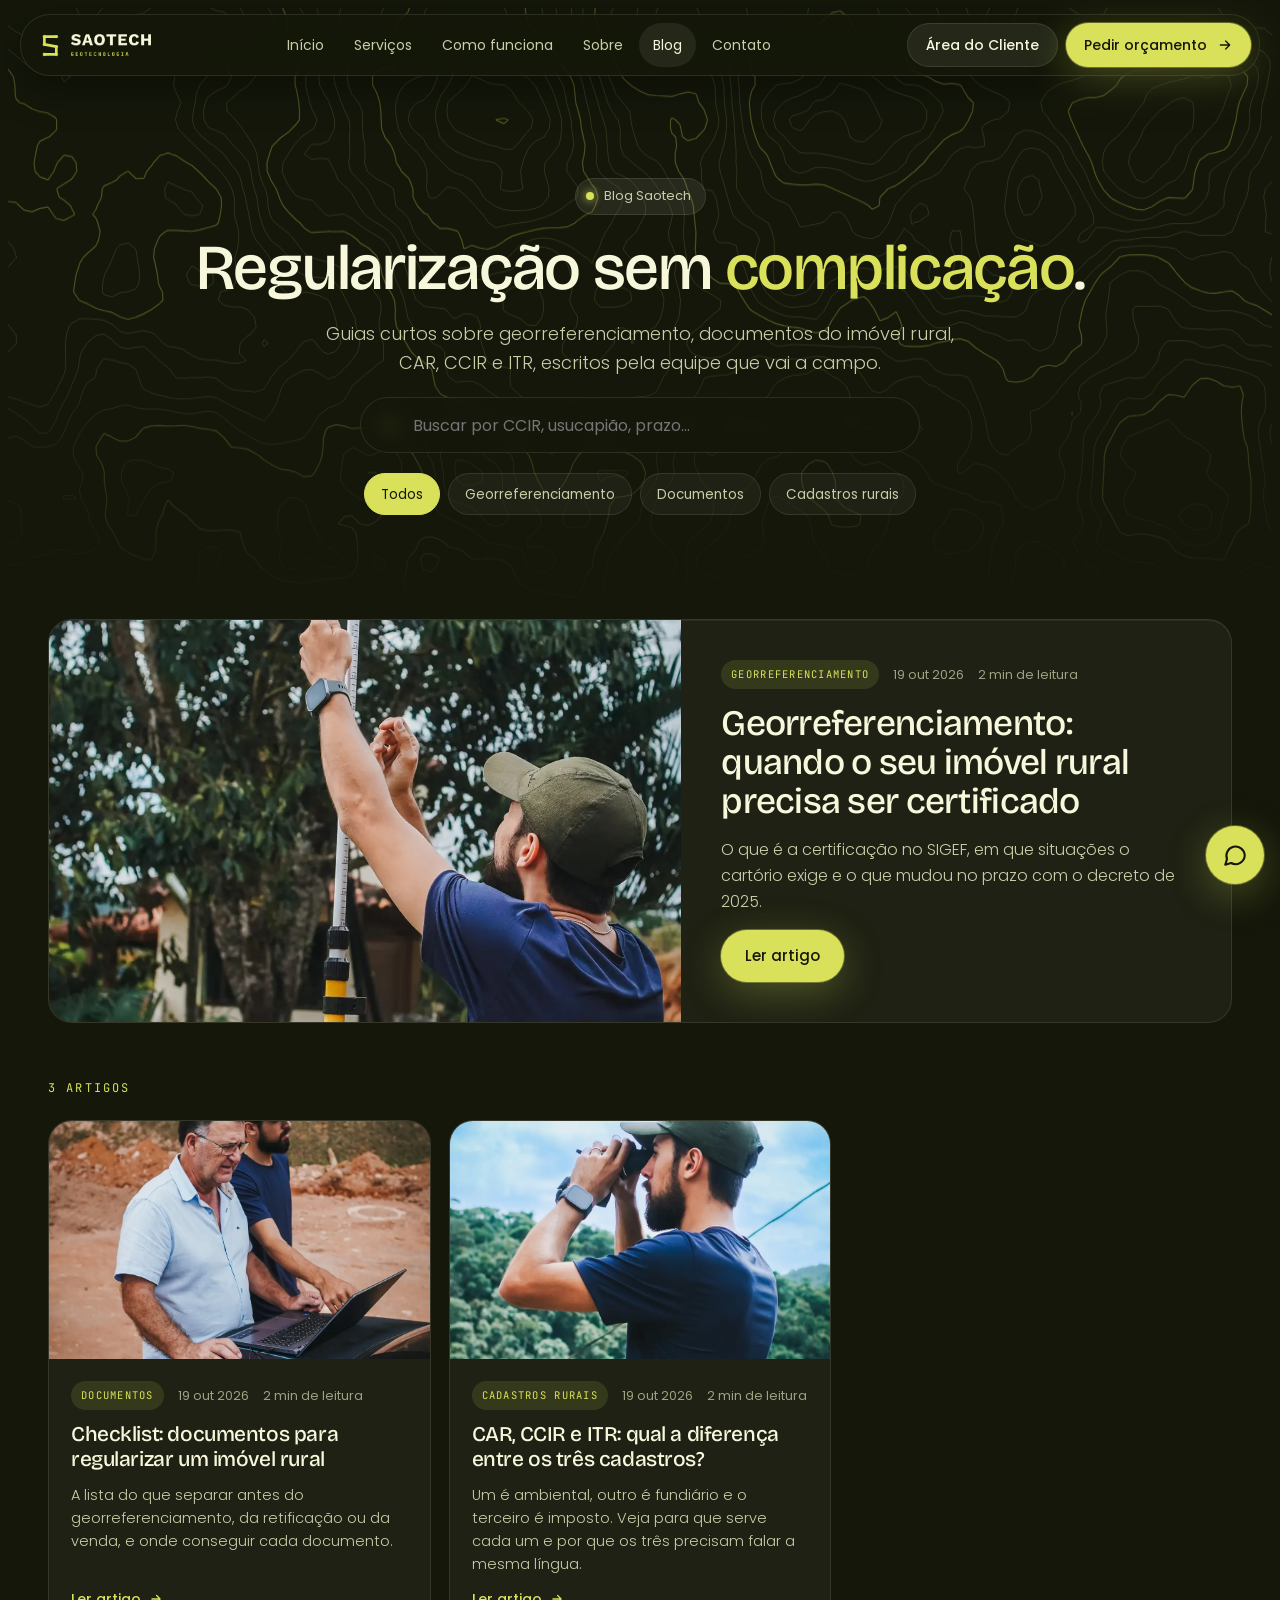
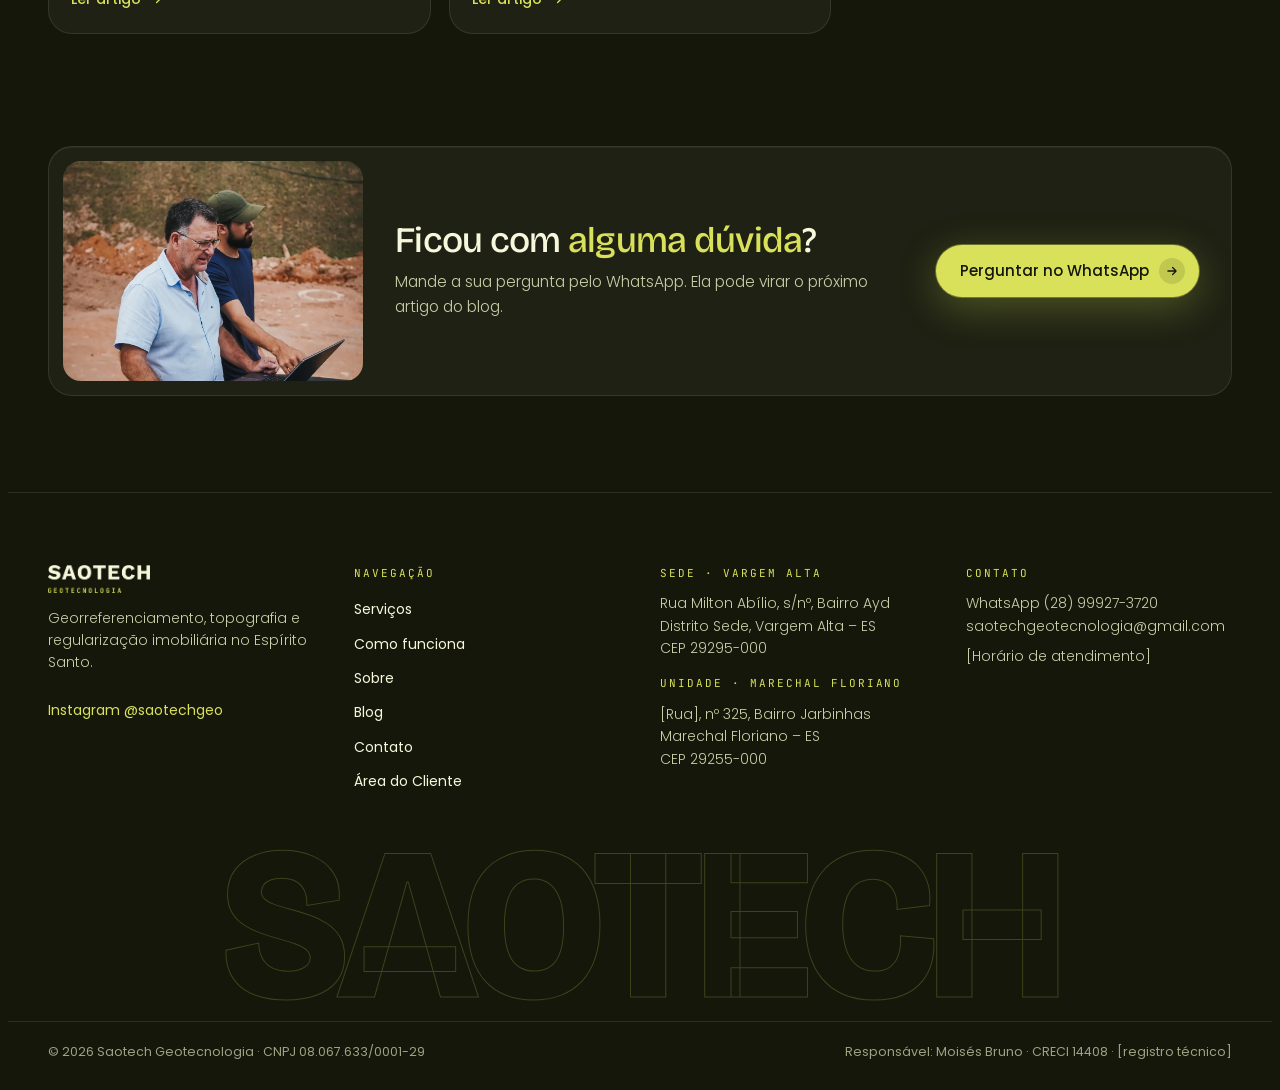
==== commit 52728435: "Menu mobile em tela cheia, terreno 3D e modelo de RA com texturas realistas - Gaveta de navegação no" ====
--- a/blog.html
+++ b/blog.html
@@ -12,13 +12,15 @@
 <link rel="preconnect" href="https://fonts.googleapis.com"><link rel="stylesheet" href="https://fonts.googleapis.com/css2?family=Bricolage+Grotesque:opsz,wght@12..96,400;12..96,500;12..96,600;12..96,800&family=Poppins:wght@300;400;500;600&family=JetBrains+Mono:wght@400;500&display=swap">
 <link rel="stylesheet" href="assets/base.css">
 <link rel="stylesheet" href="assets/paginas.css">
+<link rel="stylesheet" href="assets/nav.css">
 
 </head>
 <body>
 <header class="topo" id="topo">
   <div class="pilula">
     <a class="logo" href="index.html" id="logo" aria-label="Saotech Geotecnologia, início"><svg class="mark" id="logoMark" viewBox="-12 -12 136 167" aria-hidden="true"><path class="mk-line" pathLength="1" d="M92 11H11V64L92 79V132H11"/><circle cx="92" cy="11" r="11"/><circle cx="11" cy="11" r="11"/><circle cx="11" cy="64" r="11"/><circle cx="92" cy="79" r="11"/><circle cx="92" cy="132" r="11"/><circle cx="11" cy="132" r="11"/></svg><img src="[data-uri]" alt=""></a>
-    <button class="menu-btn" id="menuBtn" aria-expanded="false" aria-controls="menu" aria-label="Abrir menu"><svg width="20" height="20" viewBox="0 0 24 24" fill="none" stroke="currentColor" stroke-width="2" stroke-linecap="round" aria-hidden="true"><path d="M4 8h16M4 16h16"/></svg></button>
+    <a class="btn btn-lima cta-mob" href="https://wa.me/5528999273720?text=Ol%C3%A1!%20Vim%20pelo%20site%20e%20gostaria%20de%20um%20or%C3%A7amento.">Orçamento</a>
+    <button class="menu-btn" id="menuBtn" aria-expanded="false" aria-controls="gaveta" aria-label="Abrir menu"><span class="hb" aria-hidden="true"><i></i><i></i></span></button>
     <nav class="menu" id="menu" aria-label="Principal"><a href="index.html">Início</a><a href="servicos.html">Serviços</a><a href="como-funciona.html">Como funciona</a><a href="sobre.html">Sobre</a><a href="blog.html" aria-current="page">Blog</a><a href="contato.html">Contato</a></nav>
     <div class="acoes">
       <a class="btn btn-vidro" href="https://gestaosaotech.netlify.app">Área do Cliente</a>
@@ -26,6 +28,23 @@
     </div>
   </div>
 </header>
+
+<div class="gaveta" id="gaveta" aria-hidden="true">
+  <canvas aria-hidden="true"></canvas>
+  <p class="gv-rotulo">Menu</p>
+  <nav class="gv-nav" aria-label="Menu principal"><a href="index.html"><span class="n">01</span><span class="t">Início</span><svg width="16" height="16" viewBox="0 0 24 24" fill="none" stroke="currentColor" stroke-width="2" stroke-linecap="round" stroke-linejoin="round" aria-hidden="true"><path d="M5 12h14M13 6l6 6-6 6"/></svg></a><a href="servicos.html"><span class="n">02</span><span class="t">Serviços</span><svg width="16" height="16" viewBox="0 0 24 24" fill="none" stroke="currentColor" stroke-width="2" stroke-linecap="round" stroke-linejoin="round" aria-hidden="true"><path d="M5 12h14M13 6l6 6-6 6"/></svg></a><a href="como-funciona.html"><span class="n">03</span><span class="t">Como funciona</span><svg width="16" height="16" viewBox="0 0 24 24" fill="none" stroke="currentColor" stroke-width="2" stroke-linecap="round" stroke-linejoin="round" aria-hidden="true"><path d="M5 12h14M13 6l6 6-6 6"/></svg></a><a href="sobre.html"><span class="n">04</span><span class="t">Sobre</span><svg width="16" height="16" viewBox="0 0 24 24" fill="none" stroke="currentColor" stroke-width="2" stroke-linecap="round" stroke-linejoin="round" aria-hidden="true"><path d="M5 12h14M13 6l6 6-6 6"/></svg></a><a href="blog.html" aria-current="page"><span class="n">05</span><span class="t">Blog</span><svg width="16" height="16" viewBox="0 0 24 24" fill="none" stroke="currentColor" stroke-width="2" stroke-linecap="round" stroke-linejoin="round" aria-hidden="true"><path d="M5 12h14M13 6l6 6-6 6"/></svg></a><a href="contato.html"><span class="n">06</span><span class="t">Contato</span><svg width="16" height="16" viewBox="0 0 24 24" fill="none" stroke="currentColor" stroke-width="2" stroke-linecap="round" stroke-linejoin="round" aria-hidden="true"><path d="M5 12h14M13 6l6 6-6 6"/></svg></a></nav>
+  <div class="gv-acoes">
+    <a class="btn btn-lima" href="https://wa.me/5528999273720?text=Ol%C3%A1!%20Vim%20pelo%20site%20e%20gostaria%20de%20um%20or%C3%A7amento.">Pedir orçamento pelo WhatsApp <svg width="16" height="16" viewBox="0 0 24 24" fill="none" stroke="currentColor" stroke-width="2" stroke-linecap="round" stroke-linejoin="round" aria-hidden="true"><path d="M5 12h14M13 6l6 6-6 6"/></svg></a>
+    <a class="btn btn-vidro" href="https://gestaosaotech.netlify.app">Área do Cliente</a>
+    <a class="btn btn-vidro" href="tel:+5528999273720">Ligar</a>
+  </div>
+  <div class="gv-contato">
+    <a href="https://wa.me/5528999273720"><svg viewBox="0 0 24 24" fill="none" stroke="currentColor" stroke-width="1.9" stroke-linecap="round" stroke-linejoin="round" aria-hidden="true"><path d="M21 12a8.5 8.5 0 0 1-12.6 7.4L3 21l1.6-5.2A8.5 8.5 0 1 1 21 12z"/></svg>(28) 99927-3720</a>
+    <a href="mailto:saotechgeotecnologia@gmail.com"><svg viewBox="0 0 24 24" fill="none" stroke="currentColor" stroke-width="1.9" stroke-linecap="round" stroke-linejoin="round" aria-hidden="true"><rect x="3" y="5" width="18" height="14" rx="2"/><path d="M3 7l9 6 9-6"/></svg>saotechgeotecnologia@gmail.com</a>
+    <a href="https://instagram.com/saotechgeo"><svg viewBox="0 0 24 24" fill="none" stroke="currentColor" stroke-width="1.9" stroke-linecap="round" stroke-linejoin="round" aria-hidden="true"><rect x="3" y="3" width="18" height="18" rx="5"/><circle cx="12" cy="12" r="4"/><circle cx="17.5" cy="6.5" r=".6" fill="currentColor"/></svg>@saotechgeo</a>
+    <small>Atendemos todo o Espírito Santo</small>
+  </div>
+</div>
 <main>
 <section class="hero-pg">
   <canvas class="curvas" data-semente="9.3" aria-hidden="true"></canvas>
@@ -71,5 +90,6 @@
 <a class="zap" href="https://wa.me/5528999273720?text=Ol%C3%A1!%20Vim%20pelo%20site." aria-label="Conversar no WhatsApp"><svg width="26" height="26" viewBox="0 0 24 24" fill="none" stroke="currentColor" stroke-width="1.9" stroke-linecap="round" stroke-linejoin="round" aria-hidden="true"><path d="M21 12a8.5 8.5 0 0 1-12.6 7.4L3 21l1.6-5.2A8.5 8.5 0 1 1 21 12z"/></svg></a>
 <script src="assets/posts.js"></script>
 <script src="assets/site.js"></script>
+<script src="assets/nav.js"></script>
 </body>
 </html>
--- a/assets/nav.css
+++ b/assets/nav.css
@@ -0,0 +1,64 @@
+/* ===== Navegação mobile: gaveta em tela cheia + topo que se esconde ao rolar ===== */
+[hidden]{display:none!important}
+.cta-mob{display:none}
+.menu-btn .hb{position:relative;width:18px;height:12px;display:block}
+.menu-btn .hb i{position:absolute;left:0;right:0;height:2px;border-radius:2px;background:currentColor;transition:transform .35s cubic-bezier(.7,0,.2,1),top .35s cubic-bezier(.7,0,.2,1),opacity .2s}
+.menu-btn .hb i:nth-child(1){top:1px}
+.menu-btn .hb i:nth-child(2){top:9px}
+.topo.gv-on .menu-btn .hb i:nth-child(1){top:5px;transform:rotate(45deg)}
+.topo.gv-on .menu-btn .hb i:nth-child(2){top:5px;transform:rotate(-45deg)}
+.topo{transition:transform .45s cubic-bezier(.2,.7,.2,1)}
+.topo.some{transform:translate3d(0,calc(-100% - 24px - env(safe-area-inset-top,0px)),0)}
+
+@media (max-width:1020px){
+  .cta-mob{display:inline-flex;margin-left:auto;min-height:40px;padding:0 14px;font-size:13.5px;gap:6px}
+  .cta-mob + .menu-btn{margin-left:0}
+  .pilula{flex-wrap:nowrap;gap:8px;padding:6px 6px 6px 16px}
+  .topo.gv-on .pilula{background:rgba(20,23,10,.4);box-shadow:none;border-color:transparent}
+  .topo.gv-on .cta-mob{opacity:0;pointer-events:none}
+  body.topo-some .ancoras{top:calc(10px + env(safe-area-inset-top,0px))}
+  .ancoras{transition:top .45s cubic-bezier(.2,.7,.2,1)}
+}
+@media (max-width:359px){.cta-mob{display:none}.cta-mob + .menu-btn{margin-left:auto}}
+
+html.gv-trava,html.gv-trava body{overflow:hidden;overscroll-behavior:none}
+.gaveta{position:fixed;inset:0;z-index:45;display:flex;flex-direction:column;
+  padding:calc(96px + env(safe-area-inset-top,0px)) var(--gl,16px) calc(24px + env(safe-area-inset-bottom,0px)) var(--gr,16px);
+  background:radial-gradient(120% 70% at 85% 0%,rgba(217,225,90,.10),transparent 60%),#14170A;
+  overflow-y:auto;overscroll-behavior:contain;
+  clip-path:circle(0 at calc(100% - 44px) calc(44px + env(safe-area-inset-top,0px)));
+  transition:clip-path .6s cubic-bezier(.7,0,.2,1),visibility 0s linear .6s;visibility:hidden}
+.gaveta.aberta{clip-path:circle(150% at calc(100% - 44px) calc(44px + env(safe-area-inset-top,0px)));visibility:visible;transition:clip-path .7s cubic-bezier(.7,0,.2,1),visibility 0s}
+.gaveta canvas{position:absolute;inset:0;width:100%;height:100%;pointer-events:none;opacity:.55}
+.gaveta > *:not(canvas){position:relative}
+.gv-rotulo{font-family:var(--f-mono,"JetBrains Mono",monospace);font-size:11.5px;letter-spacing:.18em;text-transform:uppercase;color:var(--lima,#D9E15A);margin:0 0 10px 4px}
+.gv-nav{display:flex;flex-direction:column;border-top:1px solid rgba(247,247,220,.10)}
+.gv-nav a{display:flex;align-items:center;gap:16px;min-height:62px;padding:8px 4px;text-decoration:none;color:var(--creme,#F7F7DC);border-bottom:1px solid rgba(247,247,220,.10);
+  font-family:var(--f-disp,"Bricolage Grotesque",sans-serif);font-size:clamp(26px,7.4vw,38px);font-weight:500;letter-spacing:-.02em;line-height:1;
+  opacity:0;transform:translate3d(0,18px,0);transition:opacity .4s,transform .5s cubic-bezier(.2,.7,.2,1),color .2s}
+.gv-nav a .n{font-family:var(--f-mono,"JetBrains Mono",monospace);font-size:11.5px;letter-spacing:.06em;color:rgba(247,247,220,.45);width:22px;flex:none;transform:translateY(-.6em)}
+.gv-nav a .t{flex:1}
+.gv-nav a svg{flex:none;width:22px;height:22px;color:rgba(247,247,220,.35);transition:transform .25s,color .2s}
+.gv-nav a:active svg,.gv-nav a:hover svg{transform:translateX(4px);color:var(--lima,#D9E15A)}
+.gv-nav a[aria-current] .t{color:var(--lima,#D9E15A)}
+.gv-nav a[aria-current] .n{color:var(--lima,#D9E15A)}
+.gv-nav a[aria-current]::after{content:"Você está aqui";font-family:var(--f-mono,"JetBrains Mono",monospace);font-size:10.5px;letter-spacing:.12em;text-transform:uppercase;color:rgba(217,225,90,.8);border:1px solid rgba(217,225,90,.35);border-radius:999px;padding:5px 9px;flex:none}
+.gv-nav a[aria-current] svg{display:none}
+.gaveta.aberta .gv-nav a{opacity:1;transform:none}
+.gv-acoes{display:grid;grid-template-columns:1fr 1fr;gap:10px;margin-top:26px;opacity:0;transform:translate3d(0,16px,0);transition:opacity .4s .35s,transform .5s .35s cubic-bezier(.2,.7,.2,1)}
+.gv-acoes .btn{min-height:52px;justify-content:center;font-size:15px}
+.gv-acoes .btn-lima{grid-column:1/-1}
+.gv-contato{margin-top:auto;padding-top:28px;display:grid;gap:4px;opacity:0;transition:opacity .4s .45s}
+.gv-contato a{display:flex;align-items:center;gap:12px;min-height:46px;color:var(--nevoa,#C9CBB0);text-decoration:none;font-size:15px;overflow-wrap:anywhere}
+.gv-contato a svg{flex:none;width:18px;height:18px;color:var(--lima,#D9E15A)}
+.gv-contato small{display:block;margin-top:10px;font-family:var(--f-mono,"JetBrains Mono",monospace);font-size:11px;letter-spacing:.14em;text-transform:uppercase;color:rgba(247,247,220,.4)}
+.gaveta.aberta .gv-acoes{opacity:1;transform:none}
+.gaveta.aberta .gv-contato{opacity:1}
+html.gv-trava .zap{opacity:0;pointer-events:none}
+@media (min-width:1021px){.gaveta{display:none}}
+@media (prefers-reduced-motion:reduce){
+  .gaveta,.gaveta.aberta{transition:none;clip-path:none}
+  .gaveta:not(.aberta){visibility:hidden}
+  .gv-nav a,.gv-acoes,.gv-contato{transition:none}
+  .topo{transition:none}
+}
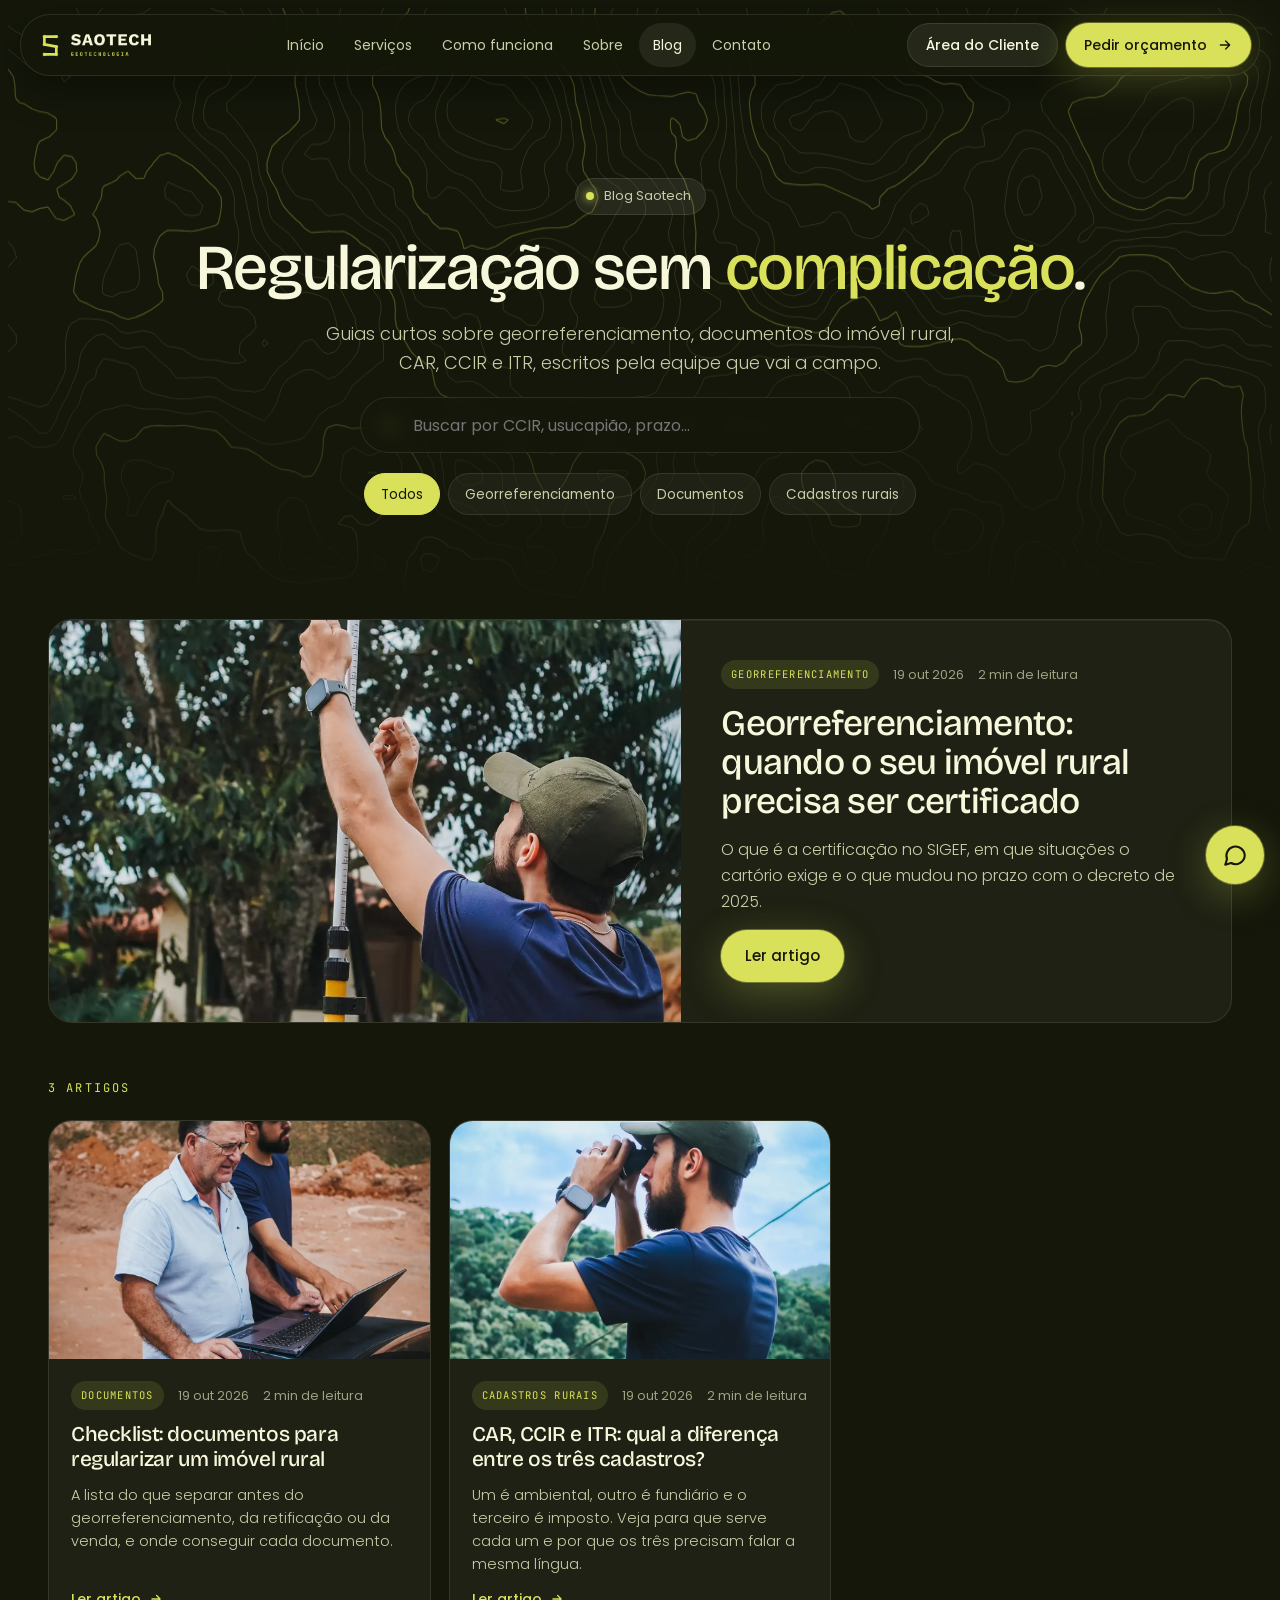
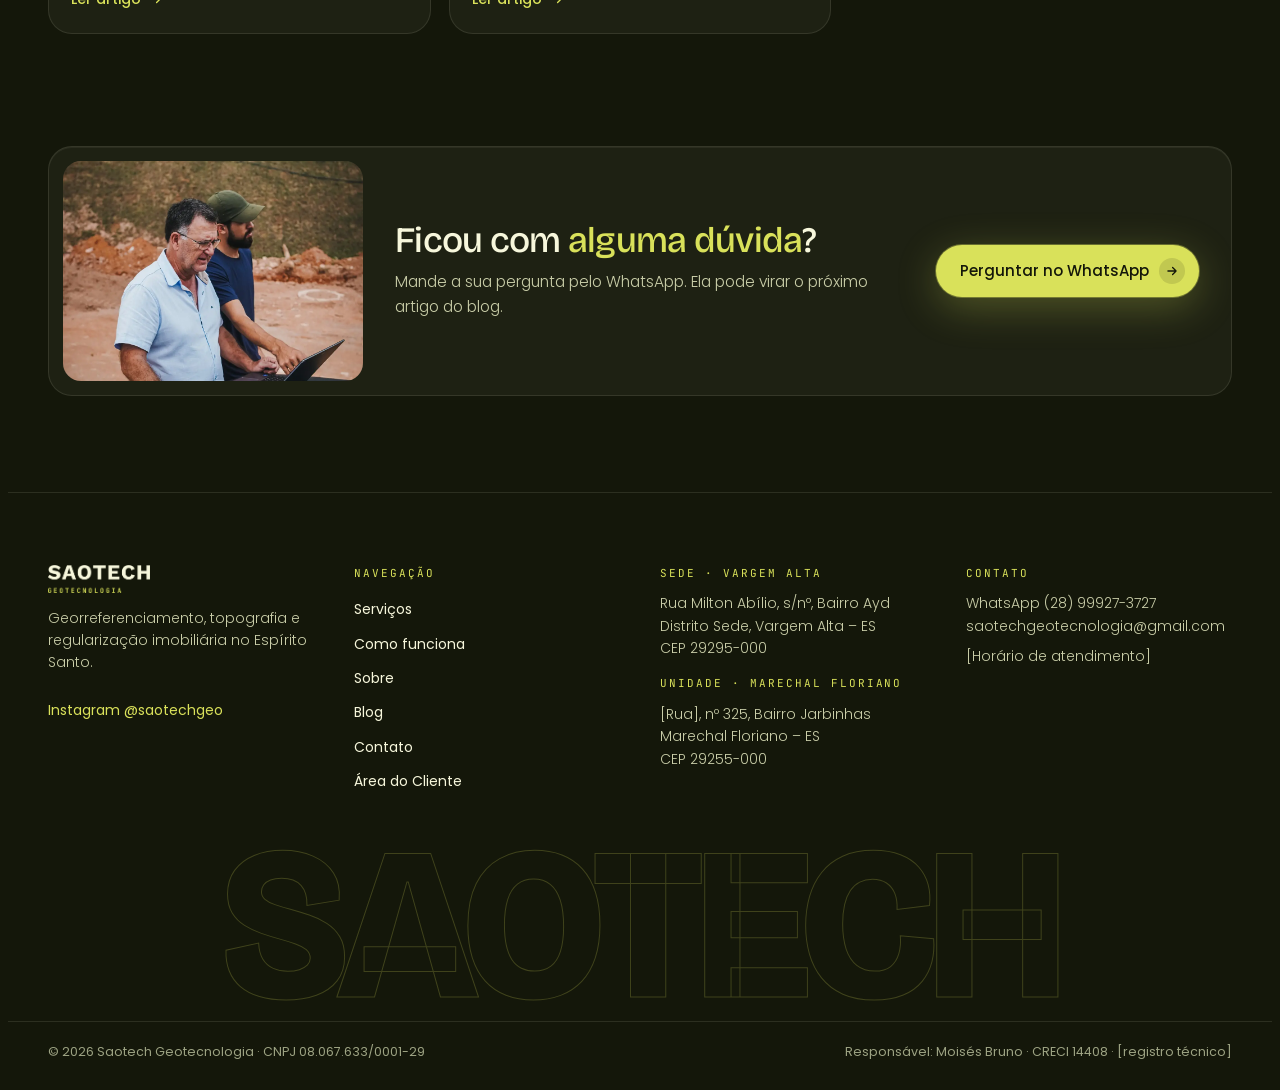
==== commit 8ef8e892: "Corrige o telefone da Saotech para (28) 99927-3727 Co-Authored-By: Claude Opus 5.5 <noreply@anthropi" ====
--- a/blog.html
+++ b/blog.html
@@ -13,18 +13,19 @@
 <link rel="stylesheet" href="assets/base.css">
 <link rel="stylesheet" href="assets/paginas.css">
 <link rel="stylesheet" href="assets/nav.css">
+<link rel="stylesheet" href="assets/clientes.css">
 
 </head>
 <body>
 <header class="topo" id="topo">
   <div class="pilula">
     <a class="logo" href="index.html" id="logo" aria-label="Saotech Geotecnologia, início"><svg class="mark" id="logoMark" viewBox="-12 -12 136 167" aria-hidden="true"><path class="mk-line" pathLength="1" d="M92 11H11V64L92 79V132H11"/><circle cx="92" cy="11" r="11"/><circle cx="11" cy="11" r="11"/><circle cx="11" cy="64" r="11"/><circle cx="92" cy="79" r="11"/><circle cx="92" cy="132" r="11"/><circle cx="11" cy="132" r="11"/></svg><img src="[data-uri]" alt=""></a>
-    <a class="btn btn-lima cta-mob" href="https://wa.me/5528999273720?text=Ol%C3%A1!%20Vim%20pelo%20site%20e%20gostaria%20de%20um%20or%C3%A7amento.">Orçamento</a>
+    <a class="btn btn-lima cta-mob" href="https://wa.me/5528999273727?text=Ol%C3%A1!%20Vim%20pelo%20site%20e%20gostaria%20de%20um%20or%C3%A7amento.">Orçamento</a>
     <button class="menu-btn" id="menuBtn" aria-expanded="false" aria-controls="gaveta" aria-label="Abrir menu"><span class="hb" aria-hidden="true"><i></i><i></i></span></button>
     <nav class="menu" id="menu" aria-label="Principal"><a href="index.html">Início</a><a href="servicos.html">Serviços</a><a href="como-funciona.html">Como funciona</a><a href="sobre.html">Sobre</a><a href="blog.html" aria-current="page">Blog</a><a href="contato.html">Contato</a></nav>
     <div class="acoes">
       <a class="btn btn-vidro" href="https://gestaosaotech.netlify.app">Área do Cliente</a>
-      <a class="btn btn-lima" href="https://wa.me/5528999273720?text=Ol%C3%A1!%20Vim%20pelo%20site%20e%20gostaria%20de%20um%20or%C3%A7amento.">Pedir orçamento <svg width="16" height="16" viewBox="0 0 24 24" fill="none" stroke="currentColor" stroke-width="2" stroke-linecap="round" stroke-linejoin="round" aria-hidden="true"><path d="M5 12h14M13 6l6 6-6 6"/></svg></a>
+      <a class="btn btn-lima" href="https://wa.me/5528999273727?text=Ol%C3%A1!%20Vim%20pelo%20site%20e%20gostaria%20de%20um%20or%C3%A7amento.">Pedir orçamento <svg width="16" height="16" viewBox="0 0 24 24" fill="none" stroke="currentColor" stroke-width="2" stroke-linecap="round" stroke-linejoin="round" aria-hidden="true"><path d="M5 12h14M13 6l6 6-6 6"/></svg></a>
     </div>
   </div>
 </header>
@@ -34,12 +35,12 @@
   <p class="gv-rotulo">Menu</p>
   <nav class="gv-nav" aria-label="Menu principal"><a href="index.html"><span class="n">01</span><span class="t">Início</span><svg width="16" height="16" viewBox="0 0 24 24" fill="none" stroke="currentColor" stroke-width="2" stroke-linecap="round" stroke-linejoin="round" aria-hidden="true"><path d="M5 12h14M13 6l6 6-6 6"/></svg></a><a href="servicos.html"><span class="n">02</span><span class="t">Serviços</span><svg width="16" height="16" viewBox="0 0 24 24" fill="none" stroke="currentColor" stroke-width="2" stroke-linecap="round" stroke-linejoin="round" aria-hidden="true"><path d="M5 12h14M13 6l6 6-6 6"/></svg></a><a href="como-funciona.html"><span class="n">03</span><span class="t">Como funciona</span><svg width="16" height="16" viewBox="0 0 24 24" fill="none" stroke="currentColor" stroke-width="2" stroke-linecap="round" stroke-linejoin="round" aria-hidden="true"><path d="M5 12h14M13 6l6 6-6 6"/></svg></a><a href="sobre.html"><span class="n">04</span><span class="t">Sobre</span><svg width="16" height="16" viewBox="0 0 24 24" fill="none" stroke="currentColor" stroke-width="2" stroke-linecap="round" stroke-linejoin="round" aria-hidden="true"><path d="M5 12h14M13 6l6 6-6 6"/></svg></a><a href="blog.html" aria-current="page"><span class="n">05</span><span class="t">Blog</span><svg width="16" height="16" viewBox="0 0 24 24" fill="none" stroke="currentColor" stroke-width="2" stroke-linecap="round" stroke-linejoin="round" aria-hidden="true"><path d="M5 12h14M13 6l6 6-6 6"/></svg></a><a href="contato.html"><span class="n">06</span><span class="t">Contato</span><svg width="16" height="16" viewBox="0 0 24 24" fill="none" stroke="currentColor" stroke-width="2" stroke-linecap="round" stroke-linejoin="round" aria-hidden="true"><path d="M5 12h14M13 6l6 6-6 6"/></svg></a></nav>
   <div class="gv-acoes">
-    <a class="btn btn-lima" href="https://wa.me/5528999273720?text=Ol%C3%A1!%20Vim%20pelo%20site%20e%20gostaria%20de%20um%20or%C3%A7amento.">Pedir orçamento pelo WhatsApp <svg width="16" height="16" viewBox="0 0 24 24" fill="none" stroke="currentColor" stroke-width="2" stroke-linecap="round" stroke-linejoin="round" aria-hidden="true"><path d="M5 12h14M13 6l6 6-6 6"/></svg></a>
+    <a class="btn btn-lima" href="https://wa.me/5528999273727?text=Ol%C3%A1!%20Vim%20pelo%20site%20e%20gostaria%20de%20um%20or%C3%A7amento.">Pedir orçamento pelo WhatsApp <svg width="16" height="16" viewBox="0 0 24 24" fill="none" stroke="currentColor" stroke-width="2" stroke-linecap="round" stroke-linejoin="round" aria-hidden="true"><path d="M5 12h14M13 6l6 6-6 6"/></svg></a>
     <a class="btn btn-vidro" href="https://gestaosaotech.netlify.app">Área do Cliente</a>
-    <a class="btn btn-vidro" href="tel:+5528999273720">Ligar</a>
+    <a class="btn btn-vidro" href="tel:+5528999273727">Ligar</a>
   </div>
   <div class="gv-contato">
-    <a href="https://wa.me/5528999273720"><svg viewBox="0 0 24 24" fill="none" stroke="currentColor" stroke-width="1.9" stroke-linecap="round" stroke-linejoin="round" aria-hidden="true"><path d="M21 12a8.5 8.5 0 0 1-12.6 7.4L3 21l1.6-5.2A8.5 8.5 0 1 1 21 12z"/></svg>(28) 99927-3720</a>
+    <a href="https://wa.me/5528999273727"><svg viewBox="0 0 24 24" fill="none" stroke="currentColor" stroke-width="1.9" stroke-linecap="round" stroke-linejoin="round" aria-hidden="true"><path d="M21 12a8.5 8.5 0 0 1-12.6 7.4L3 21l1.6-5.2A8.5 8.5 0 1 1 21 12z"/></svg>(28) 99927-3727</a>
     <a href="mailto:saotechgeotecnologia@gmail.com"><svg viewBox="0 0 24 24" fill="none" stroke="currentColor" stroke-width="1.9" stroke-linecap="round" stroke-linejoin="round" aria-hidden="true"><rect x="3" y="5" width="18" height="14" rx="2"/><path d="M3 7l9 6 9-6"/></svg>saotechgeotecnologia@gmail.com</a>
     <a href="https://instagram.com/saotechgeo"><svg viewBox="0 0 24 24" fill="none" stroke="currentColor" stroke-width="1.9" stroke-linecap="round" stroke-linejoin="round" aria-hidden="true"><rect x="3" y="3" width="18" height="18" rx="5"/><circle cx="12" cy="12" r="4"/><circle cx="17.5" cy="6.5" r=".6" fill="currentColor"/></svg>@saotechgeo</a>
     <small>Atendemos todo o Espírito Santo</small>
@@ -68,7 +69,7 @@
     <div class="cta-card vidro revela">
       <div class="cta-foto"><img src="fotos/escritorio-campo.webp" alt="Conferência dos dados do levantamento no notebook, em campo" loading="lazy" decoding="async"></div>
       <div><h2 id="ch-titulo">Ficou com <em>alguma dúvida</em>?</h2><p>Mande a sua pergunta pelo WhatsApp. Ela pode virar o próximo artigo do blog.</p></div>
-      <a class="btn btn-lima" href="https://wa.me/5528999273720?text=Ol%C3%A1!%20Li%20o%20blog%20da%20Saotech%20e%20tenho%20uma%20d%C3%BAvida.">Perguntar no WhatsApp <span class="seta"><svg width="14" height="14" viewBox="0 0 24 24" fill="none" stroke="currentColor" stroke-width="2.2" stroke-linecap="round" stroke-linejoin="round" aria-hidden="true"><path d="M5 12h14M13 6l6 6-6 6"/></svg></span></a>
+      <a class="btn btn-lima" href="https://wa.me/5528999273727?text=Ol%C3%A1!%20Li%20o%20blog%20da%20Saotech%20e%20tenho%20uma%20d%C3%BAvida.">Perguntar no WhatsApp <span class="seta"><svg width="14" height="14" viewBox="0 0 24 24" fill="none" stroke="currentColor" stroke-width="2.2" stroke-linecap="round" stroke-linejoin="round" aria-hidden="true"><path d="M5 12h14M13 6l6 6-6 6"/></svg></span></a>
     </div>
   </div>
 </section>
@@ -82,12 +83,12 @@
     </div>
     <nav aria-label="Rodapé"><span class="eyebrow">Navegação</span><a href="servicos.html">Serviços</a><a href="como-funciona.html">Como funciona</a><a href="sobre.html">Sobre</a><a href="blog.html">Blog</a><a href="contato.html">Contato</a><a href="https://gestaosaotech.netlify.app">Área do Cliente</a></nav>
     <div><span class="eyebrow">Sede · Vargem Alta</span><p>Rua Milton Abílio, s/nº, Bairro Ayd<br>Distrito Sede, Vargem Alta – ES<br>CEP 29295-000</p><span class="eyebrow" style="margin-top:16px">Unidade · Marechal Floriano</span><p>[Rua], nº 325, Bairro Jarbinhas<br>Marechal Floriano – ES<br>CEP 29255-000</p></div>
-    <div><span class="eyebrow">Contato</span><p>WhatsApp (28) 99927-3720</p><p style="overflow-wrap:anywhere">saotechgeotecnologia@gmail.com</p><p style="margin-top:8px">[Horário de atendimento]</p></div>
+    <div><span class="eyebrow">Contato</span><p>WhatsApp (28) 99927-3727</p><p style="overflow-wrap:anywhere">saotechgeotecnologia@gmail.com</p><p style="margin-top:8px">[Horário de atendimento]</p></div>
   </div>
   <div class="marca-gigante" aria-hidden="true">SAOTECH</div>
   <div class="base"><div class="wrap"><span>© 2026 Saotech Geotecnologia · CNPJ 08.067.633/0001-29</span><span>Responsável: Moisés Bruno · CRECI 14408 · [registro técnico]</span></div></div>
 </footer>
-<a class="zap" href="https://wa.me/5528999273720?text=Ol%C3%A1!%20Vim%20pelo%20site." aria-label="Conversar no WhatsApp"><svg width="26" height="26" viewBox="0 0 24 24" fill="none" stroke="currentColor" stroke-width="1.9" stroke-linecap="round" stroke-linejoin="round" aria-hidden="true"><path d="M21 12a8.5 8.5 0 0 1-12.6 7.4L3 21l1.6-5.2A8.5 8.5 0 1 1 21 12z"/></svg></a>
+<a class="zap" href="https://wa.me/5528999273727?text=Ol%C3%A1!%20Vim%20pelo%20site." aria-label="Conversar no WhatsApp"><svg width="26" height="26" viewBox="0 0 24 24" fill="none" stroke="currentColor" stroke-width="1.9" stroke-linecap="round" stroke-linejoin="round" aria-hidden="true"><path d="M21 12a8.5 8.5 0 0 1-12.6 7.4L3 21l1.6-5.2A8.5 8.5 0 1 1 21 12z"/></svg></a>
 <script src="assets/posts.js"></script>
 <script src="assets/site.js"></script>
 <script src="assets/nav.js"></script>
--- a/assets/clientes.css
+++ b/assets/clientes.css
@@ -0,0 +1,26 @@
+/* ===== Faixa de clientes: logos em tom único, rolagem horizontal contínua ===== */
+.clientes{padding-block:88px 96px}
+.clientes .cab{display:flex;flex-direction:column;align-items:center;text-align:center;gap:12px}
+.clientes .cab h2{font-size:clamp(26px,3vw,38px);line-height:1.1}
+.cli-faixa{position:relative;margin-top:44px;overflow:hidden;
+  -webkit-mask-image:linear-gradient(90deg,transparent,#000 12%,#000 88%,transparent);mask-image:linear-gradient(90deg,transparent,#000 12%,#000 88%,transparent)}
+.cli-trilho{display:flex;width:max-content;animation:cli-rola 38s linear infinite}
+.cli-faixa:hover .cli-trilho,.cli-faixa:focus-within .cli-trilho{animation-play-state:paused}
+.cli-lista{display:flex;align-items:center;gap:0;margin:0;padding:0;list-style:none}
+.cli-lista li{flex:none;display:flex;align-items:center;justify-content:center;height:96px;padding:0 clamp(28px,4vw,56px);border-right:1px solid var(--borda-2,rgba(247,247,220,.1))}
+.cli-logo{display:block;height:var(--h,40px);aspect-ratio:var(--ar);background:var(--creme,#F7F7DC);opacity:.78;transition:opacity .3s,background-color .3s;
+  -webkit-mask-position:center;mask-position:center;-webkit-mask-size:contain;mask-size:contain;-webkit-mask-repeat:no-repeat;mask-repeat:no-repeat}
+.cli-nome{display:flex;flex-direction:column;align-items:center;line-height:1;color:var(--creme,#F7F7DC);opacity:.78;transition:opacity .3s,color .3s;white-space:nowrap}
+.cli-nome b{font-family:var(--f-disp);font-weight:800;font-size:27px;letter-spacing:.04em;text-transform:uppercase}
+.cli-nome small{font-family:var(--f-mono);font-size:10.5px;letter-spacing:.2em;text-transform:uppercase;margin-top:7px;opacity:.85}
+.cli-lista li:hover .cli-logo{opacity:1;background:var(--lima,#D9E15A)}
+.cli-lista li:hover .cli-nome{opacity:1;color:var(--lima,#D9E15A)}
+@keyframes cli-rola{to{transform:translate3d(-50%,0,0)}}
+@media (max-width:720px){.clientes{padding-block:64px 72px}.cli-lista li{height:80px}.cli-logo{height:calc(var(--h,40px)*.82)}.cli-nome b{font-size:23px}.cli-trilho{animation-duration:30s}}
+@media (prefers-reduced-motion:reduce){
+  .cli-faixa{-webkit-mask-image:none;mask-image:none}
+  .cli-trilho{animation:none;width:auto;justify-content:center}
+  .cli-trilho .cli-lista{flex-wrap:wrap;justify-content:center}
+  .cli-trilho .cli-lista[aria-hidden]{display:none}
+  .cli-lista li:last-child{border-right:0}
+}
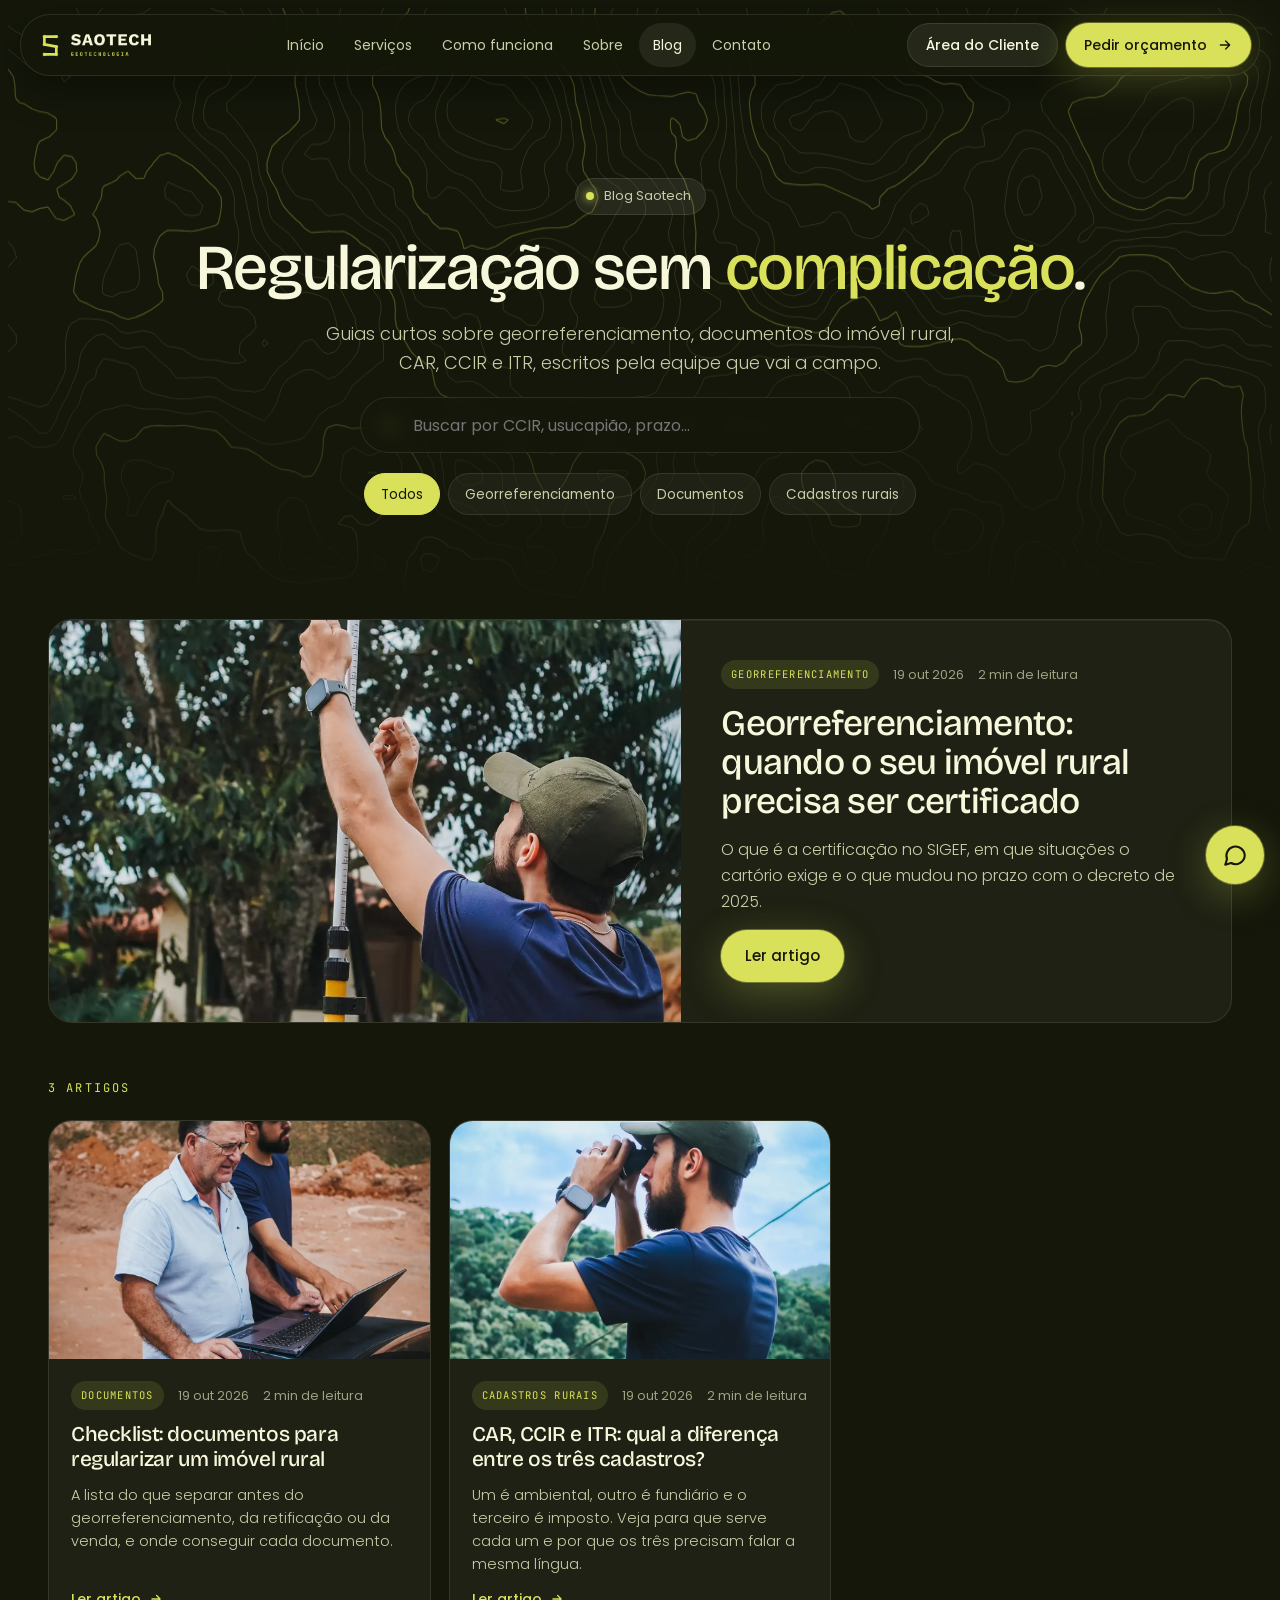
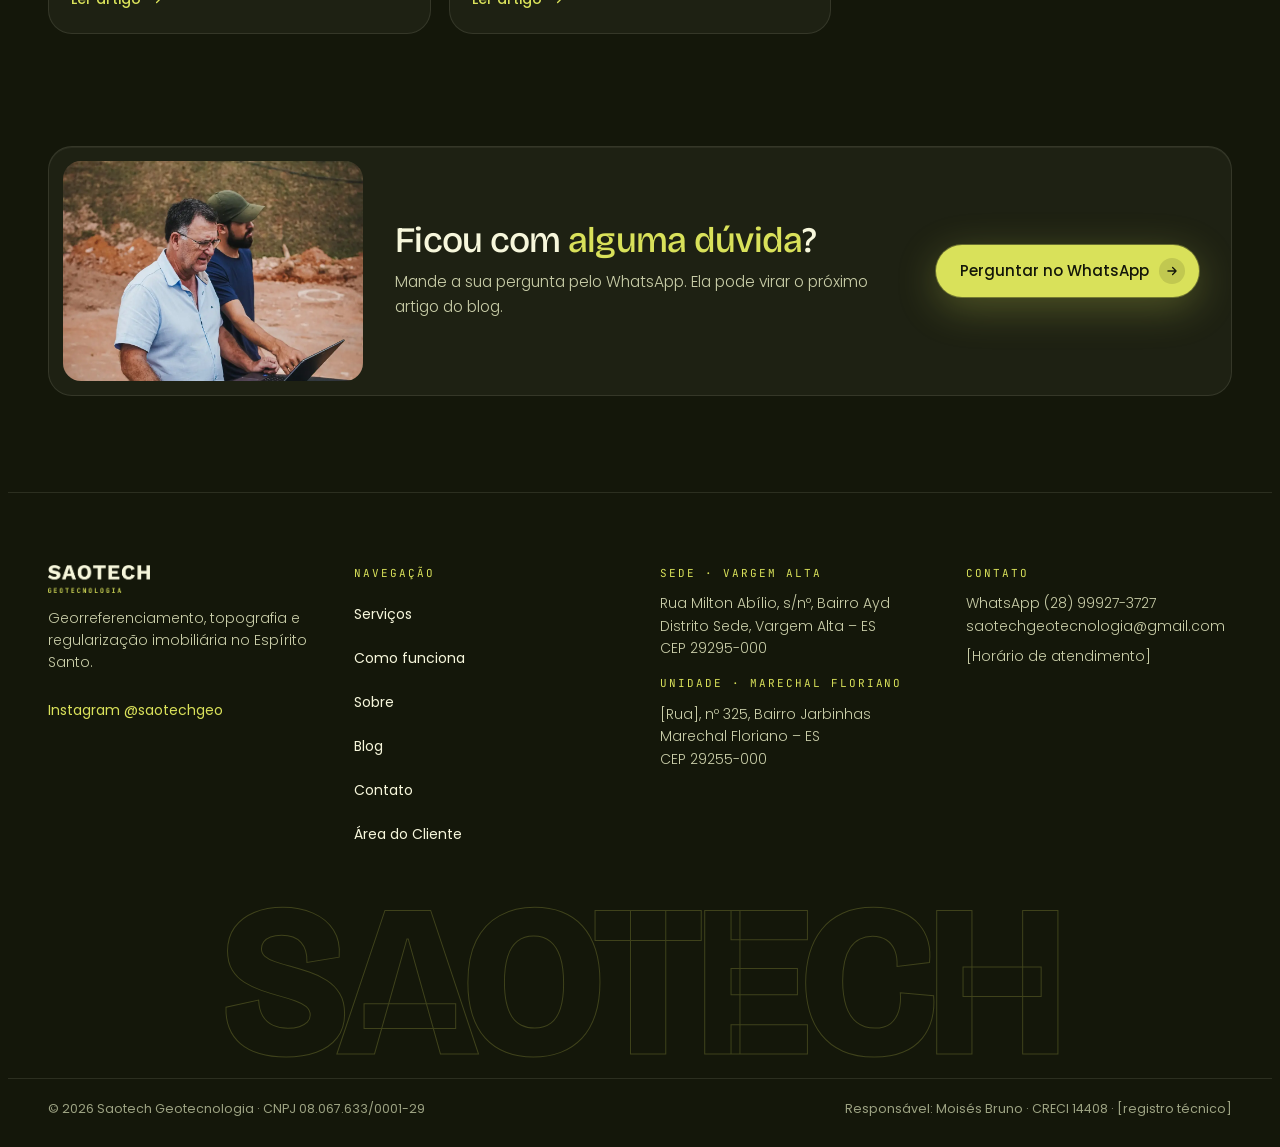
==== commit bd9726e3: "Navegação mobile: barra inferior de atalhos, pular apresentação e índice dos artigos - Barra fixa no" ====
--- a/blog.html
+++ b/blog.html
@@ -40,12 +40,19 @@
     <a class="btn btn-vidro" href="tel:+5528999273727">Ligar</a>
   </div>
   <div class="gv-contato">
-    <a href="https://wa.me/5528999273727"><svg viewBox="0 0 24 24" fill="none" stroke="currentColor" stroke-width="1.9" stroke-linecap="round" stroke-linejoin="round" aria-hidden="true"><path d="M21 12a8.5 8.5 0 0 1-12.6 7.4L3 21l1.6-5.2A8.5 8.5 0 1 1 21 12z"/></svg>(28) 99927-3727</a>
+    <a href="https://wa.me/5528999273727"><svg viewBox="0 0 24 24" fill="none" stroke="currentColor" stroke-width="1.9" stroke-linecap="round" stroke-linejoin="round" aria-hidden="true"><path d="M21 12a8.5 8.5 0 0 1-12.6 7.4L3 21l1.6-5.2A8.5 8.5 0 1 1 21 12z"/></svg><span class="nw">(28) 99927-3727</span></a>
     <a href="mailto:saotechgeotecnologia@gmail.com"><svg viewBox="0 0 24 24" fill="none" stroke="currentColor" stroke-width="1.9" stroke-linecap="round" stroke-linejoin="round" aria-hidden="true"><rect x="3" y="5" width="18" height="14" rx="2"/><path d="M3 7l9 6 9-6"/></svg>saotechgeotecnologia@gmail.com</a>
     <a href="https://instagram.com/saotechgeo"><svg viewBox="0 0 24 24" fill="none" stroke="currentColor" stroke-width="1.9" stroke-linecap="round" stroke-linejoin="round" aria-hidden="true"><rect x="3" y="3" width="18" height="18" rx="5"/><circle cx="12" cy="12" r="4"/><circle cx="17.5" cy="6.5" r=".6" fill="currentColor"/></svg>@saotechgeo</a>
     <small>Atendemos todo o Espírito Santo</small>
   </div>
 </div>
+<nav class="barra" id="barra" aria-label="Atalhos">
+  <a href="index.html"><svg viewBox="0 0 24 24" fill="none" stroke="currentColor" stroke-width="1.9" stroke-linecap="round" stroke-linejoin="round" aria-hidden="true"><path d="M3 11l9-7 9 7"/><path d="M5 10v10h14V10"/><path d="M10 20v-6h4v6"/></svg><span>Início</span></a>
+  <a href="servicos.html"><svg viewBox="0 0 24 24" fill="none" stroke="currentColor" stroke-width="1.9" stroke-linecap="round" stroke-linejoin="round" aria-hidden="true"><path d="M12 3l9 5-9 5-9-5z"/><path d="M3 13l9 5 9-5"/></svg><span>Serviços</span></a>
+  <a class="bz" href="https://wa.me/5528999273727?text=Ol%C3%A1!%20Vim%20pelo%20site%20e%20gostaria%20de%20um%20or%C3%A7amento."><span class="ic"><svg viewBox="0 0 24 24" fill="none" stroke="currentColor" stroke-width="1.9" stroke-linecap="round" stroke-linejoin="round" aria-hidden="true"><path d="M21 12a8.5 8.5 0 0 1-12.6 7.4L3 21l1.6-5.2A8.5 8.5 0 1 1 21 12z"/></svg></span><span>Orçamento</span></a>
+  <a href="contato.html"><svg viewBox="0 0 24 24" fill="none" stroke="currentColor" stroke-width="1.9" stroke-linecap="round" stroke-linejoin="round" aria-hidden="true"><path d="M12 21s-7-6.2-7-11.5A7 7 0 0 1 19 9.5C19 14.8 12 21 12 21z"/><circle cx="12" cy="9.5" r="2.5"/></svg><span>Contato</span></a>
+  <button type="button" class="bm" id="barMenu" aria-expanded="false" aria-controls="gaveta"><span class="hb2" aria-hidden="true"><i></i><i></i></span><span class="rot">Menu</span></button>
+</nav>
 <main>
 <section class="hero-pg">
   <canvas class="curvas" data-semente="9.3" aria-hidden="true"></canvas>
@@ -83,7 +90,7 @@
     </div>
     <nav aria-label="Rodapé"><span class="eyebrow">Navegação</span><a href="servicos.html">Serviços</a><a href="como-funciona.html">Como funciona</a><a href="sobre.html">Sobre</a><a href="blog.html">Blog</a><a href="contato.html">Contato</a><a href="https://gestaosaotech.netlify.app">Área do Cliente</a></nav>
     <div><span class="eyebrow">Sede · Vargem Alta</span><p>Rua Milton Abílio, s/nº, Bairro Ayd<br>Distrito Sede, Vargem Alta – ES<br>CEP 29295-000</p><span class="eyebrow" style="margin-top:16px">Unidade · Marechal Floriano</span><p>[Rua], nº 325, Bairro Jarbinhas<br>Marechal Floriano – ES<br>CEP 29255-000</p></div>
-    <div><span class="eyebrow">Contato</span><p>WhatsApp (28) 99927-3727</p><p style="overflow-wrap:anywhere">saotechgeotecnologia@gmail.com</p><p style="margin-top:8px">[Horário de atendimento]</p></div>
+    <div><span class="eyebrow">Contato</span><p>WhatsApp <span class="nw">(28) 99927-3727</span></p><p style="overflow-wrap:anywhere">saotechgeotecnologia@gmail.com</p><p style="margin-top:8px">[Horário de atendimento]</p></div>
   </div>
   <div class="marca-gigante" aria-hidden="true">SAOTECH</div>
   <div class="base"><div class="wrap"><span>© 2026 Saotech Geotecnologia · CNPJ 08.067.633/0001-29</span><span>Responsável: Moisés Bruno · CRECI 14408 · [registro técnico]</span></div></div>
--- a/assets/paginas.css
+++ b/assets/paginas.css
@@ -182,3 +182,5 @@
 
 .sr{position:absolute;width:1px;height:1px;overflow:hidden;clip:rect(0 0 0 0);white-space:nowrap}
 .canal strong.mail{font-size:15px}
+/* Índice do artigo no celular: no começo do texto, sem ficar preso na tela */
+@media (max-width:980px){.indice{display:flex;position:static;order:-1;padding:18px 20px;gap:0}.indice a{min-height:44px;display:flex;align-items:center}}
--- a/assets/nav.css
+++ b/assets/nav.css
@@ -62,3 +62,49 @@
   .gv-nav a,.gv-acoes,.gv-contato{transition:none}
   .topo{transition:none}
 }
+
+/* ===== Barra inferior no celular: atalhos ao alcance do polegar ===== */
+.nw{white-space:nowrap}
+.barra,.pular{display:none}
+.rodape nav a{min-height:44px;display:flex;align-items:center;padding:0}
+.canal a{display:inline-flex;align-items:center;min-height:44px}
+@media (max-width:720px){
+  :root{--barra:62px}
+  body{padding-bottom:calc(var(--barra) + env(safe-area-inset-bottom,0px))}
+  .barra{position:fixed;z-index:46;left:0;right:0;bottom:0;display:grid;grid-template-columns:repeat(5,1fr);
+    padding:0 max(4px,env(safe-area-inset-right,0px)) env(safe-area-inset-bottom,0px) max(4px,env(safe-area-inset-left,0px));
+    background:rgba(20,23,10,.88);backdrop-filter:blur(18px) saturate(140%);-webkit-backdrop-filter:blur(18px) saturate(140%);
+    border-top:1px solid rgba(247,247,220,.09);transition:transform .35s cubic-bezier(.2,.7,.2,1)}
+  .barra a,.barra button{position:relative;display:flex;flex-direction:column;align-items:center;justify-content:center;gap:5px;height:var(--barra);
+    padding:0;border:0;background:none;color:rgba(247,247,220,.6);font:500 10.5px/1 var(--f-txt,"Poppins",sans-serif);letter-spacing:.01em;
+    text-decoration:none;cursor:pointer;-webkit-tap-highlight-color:transparent;transition:color .2s}
+  .barra svg{width:22px;height:22px;flex:none}
+  .barra a:active,.barra button:active{color:var(--creme,#F7F7DC)}
+  .barra [aria-current="page"]{color:var(--lima,#D9E15A)}
+  .barra [aria-current="page"]::before{content:"";position:absolute;top:0;left:30%;right:30%;height:2px;border-radius:0 0 2px 2px;background:var(--lima,#D9E15A);box-shadow:0 0 10px var(--lima,#D9E15A)}
+  .barra .bz{color:var(--lima,#D9E15A)}
+  .barra .bz .ic{display:flex;align-items:center;justify-content:center;width:50px;height:50px;margin-top:-26px;border-radius:50%;
+    background:var(--lima,#D9E15A);color:var(--noite,#14170A);box-shadow:0 0 0 5px rgba(20,23,10,.95),0 8px 26px rgba(217,225,90,.35)}
+  .barra .bz .ic svg{width:24px;height:24px}
+  .barra .bm .hb2{position:relative;width:20px;height:22px;display:block}
+  .barra .bm .hb2 i{position:absolute;left:1px;right:1px;height:2px;border-radius:2px;background:currentColor;transition:transform .35s cubic-bezier(.7,0,.2,1),top .35s cubic-bezier(.7,0,.2,1)}
+  .barra .bm .hb2 i:nth-child(1){top:7px}.barra .bm .hb2 i:nth-child(2){top:13px}
+  .barra .bm[aria-expanded="true"]{color:var(--lima,#D9E15A)}
+  .barra .bm[aria-expanded="true"] .hb2 i:nth-child(1){top:10px;transform:rotate(45deg)}
+  .barra .bm[aria-expanded="true"] .hb2 i:nth-child(2){top:10px;transform:rotate(-45deg)}
+  body.digitando .barra{transform:translateY(110%)}
+  .zap{display:none}
+  .cta-mob{display:none}
+  .cta-mob + .menu-btn{margin-left:auto}
+  .gaveta{padding-bottom:calc(var(--barra) + 28px + env(safe-area-inset-bottom,0px))}
+  .cap-abertura{padding-bottom:calc(var(--barra) + 36px)}
+  /* atalho para pular a apresentação em 3D do Início */
+  .pular{position:fixed;z-index:44;right:max(14px,env(safe-area-inset-right,0px));bottom:calc(var(--barra) + 14px + env(safe-area-inset-bottom,0px));
+    display:inline-flex;align-items:center;gap:8px;min-height:40px;padding:0 14px 0 16px;border-radius:999px;border:1px solid rgba(247,247,220,.14);
+    background:rgba(20,23,10,.72);backdrop-filter:blur(12px);-webkit-backdrop-filter:blur(12px);color:var(--creme,#F7F7DC);font:500 13px/1 var(--f-txt,"Poppins",sans-serif);
+    text-decoration:none;opacity:0;transform:translateY(8px);pointer-events:none;transition:opacity .3s,transform .3s}
+  .pular svg{width:16px;height:16px}
+  .pular.on{opacity:1;transform:none;pointer-events:auto}
+  html.gv-trava .pular{opacity:0;pointer-events:none}
+}
+@media (max-width:720px) and (prefers-reduced-motion:reduce){.barra,.pular{transition:none}}
